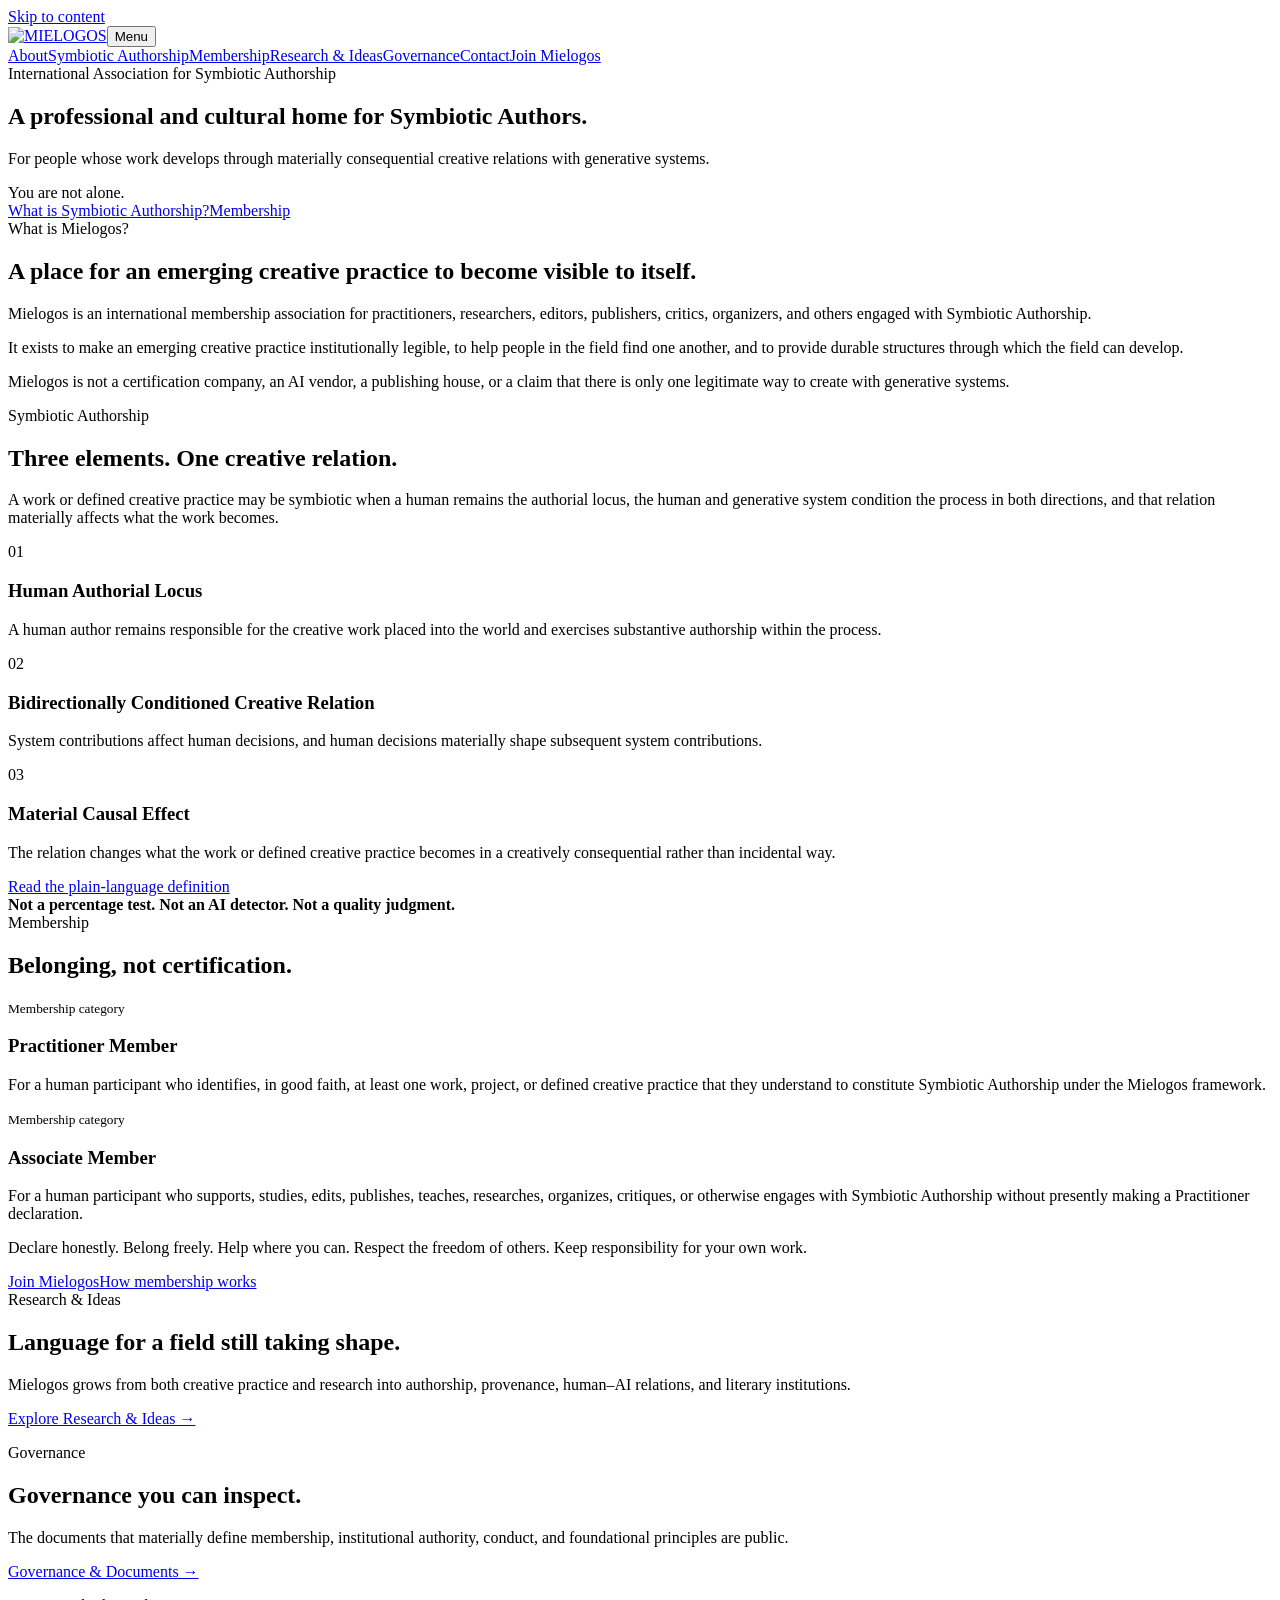
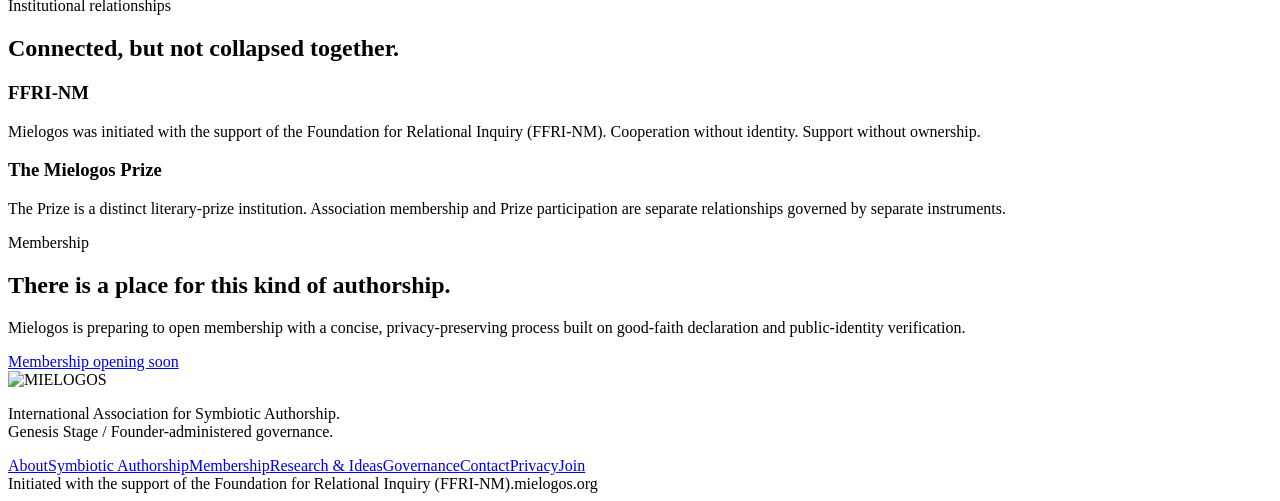
==== index.html @ 24dc44ed "Import MIELOGOS site staging v0.7" ====
<!doctype html><html lang="en"><head><meta charset="utf-8"><meta name="viewport" content="width=device-width,initial-scale=1"><title>MIELOGOS — International Association for Symbiotic Authorship</title><meta name="robots" content="noindex,nofollow"><meta name="description" content="A professional and cultural home for Symbiotic Authors."><link rel="canonical" href="https://mielogos.org/"><meta property="og:title" content="MIELOGOS — International Association for Symbiotic Authorship"><meta property="og:description" content="A professional and cultural home for Symbiotic Authors."><meta property="og:type" content="website"><meta property="og:url" content="https://mielogos.org/"><link rel="icon" href="/mielogos/favicon.ico"><link rel="stylesheet" href="/mielogos/assets/css/site.css"></head><body><a class="skip" href="#main">Skip to content</a><header class="header"><div class="container header-inner"><a class="brand" href="/mielogos/" aria-label="Mielogos home"><img src="/mielogos/assets/logo/logo-primary.svg" alt="MIELOGOS"></a><button class="menu-toggle" type="button" aria-expanded="false" aria-controls="primary-nav">Menu</button><nav class="nav" id="primary-nav" aria-label="Primary"><a href="/mielogos/about/">About</a><a href="/mielogos/symbiotic-authorship/">Symbiotic Authorship</a><a href="/mielogos/membership/">Membership</a><a href="/mielogos/research/">Research & Ideas</a><a href="/mielogos/governance/">Governance</a><a href="/mielogos/contact/">Contact</a><a class="join-link" href="/mielogos/join/">Join Mielogos</a></nav></div></header><main id="main"><section class="hero"><div class="container hero-grid"><div><div class="kicker">International Association for Symbiotic Authorship</div><h1>A professional and cultural home for Symbiotic Authors.</h1><p class="lead">For people whose work develops through materially consequential creative relations with generative systems.</p><div class="not-alone">You are not alone.</div><div class="actions"><a class="btn primary" href="/mielogos/symbiotic-authorship/">What is Symbiotic Authorship?</a><a class="btn" href="/mielogos/membership/">Membership</a></div></div><div class="dot-panel" aria-hidden="true"><div class="dots"><i class="dot"></i><i class="dot"></i><i class="dot"></i><i class="dot"></i><i class="dot"></i><i class="dot"></i><i class="dot"></i><i class="dot"></i><i class="dot"></i><i class="dot"></i><i class="dot"></i><i class="dot"></i><i class="dot"></i><i class="dot"></i><i class="dot"></i><i class="dot"></i><i class="dot"></i><i class="dot"></i><i class="dot"></i><i class="dot"></i></div></div></div></section>
<section class="section"><div class="container"><div class="read"><div class="eyebrow">What is Mielogos?</div><h2>A place for an emerging creative practice to become visible to itself.</h2><div class="bodycopy"><p>Mielogos is an international membership association for practitioners, researchers, editors, publishers, critics, organizers, and others engaged with Symbiotic Authorship.</p><p>It exists to make an emerging creative practice institutionally legible, to help people in the field find one another, and to provide durable structures through which the field can develop.</p><p>Mielogos is not a certification company, an AI vendor, a publishing house, or a claim that there is only one legitimate way to create with generative systems.</p></div></div></div></section>
<section class="section"><div class="container"><div class="eyebrow">Symbiotic Authorship</div><h2>Three elements. One creative relation.</h2><p class="lead">A work or defined creative practice may be symbiotic when a human remains the authorial locus, the human and generative system condition the process in both directions, and that relation materially affects what the work becomes.</p><div class="three"><article><div class="num">01</div><h3>Human Authorial Locus</h3><p>A human author remains responsible for the creative work placed into the world and exercises substantive authorship within the process.</p></article><article><div class="num">02</div><h3>Bidirectionally Conditioned Creative Relation</h3><p>System contributions affect human decisions, and human decisions materially shape subsequent system contributions.</p></article><article><div class="num">03</div><h3>Material Causal Effect</h3><p>The relation changes what the work or defined creative practice becomes in a creatively consequential rather than incidental way.</p></article></div><div class="actions"><a class="btn" href="/mielogos/symbiotic-authorship/">Read the plain-language definition</a></div></div></section>
<div class="boundary"><div class="container boundary-inner"><strong>Not a percentage test. Not an AI detector. Not a quality judgment.</strong><div class="mini-dots" aria-hidden="true"><i></i><i></i><i></i><i></i><i></i></div></div></div>
<section class="section"><div class="container"><div class="eyebrow">Membership</div><h2>Belonging, not certification.</h2><div class="grid-2"><article class="card"><small>Membership category</small><h3>Practitioner Member</h3><p>For a human participant who identifies, in good faith, at least one work, project, or defined creative practice that they understand to constitute Symbiotic Authorship under the Mielogos framework.</p></article><article class="card"><small>Membership category</small><h3>Associate Member</h3><p>For a human participant who supports, studies, edits, publishes, teaches, researches, organizes, critiques, or otherwise engages with Symbiotic Authorship without presently making a Practitioner declaration.</p></article></div><p class="lead">Declare honestly. Belong freely. Help where you can. Respect the freedom of others. Keep responsibility for your own work.</p><div class="actions"><a class="btn primary" href="/mielogos/join/">Join Mielogos</a><a class="btn" href="/mielogos/membership/">How membership works</a></div></div></section>
<section class="section"><div class="container split"><div><div class="eyebrow">Research & Ideas</div><h2>Language for a field still taking shape.</h2><p class="lead">Mielogos grows from both creative practice and research into authorship, provenance, human–AI relations, and literary institutions.</p><p><a href="/mielogos/research/">Explore Research & Ideas →</a></p></div><div><div class="eyebrow">Governance</div><h2>Governance you can inspect.</h2><p class="lead">The documents that materially define membership, institutional authority, conduct, and foundational principles are public.</p><p><a href="/mielogos/governance/">Governance & Documents →</a></p></div></div></section>
<section class="section"><div class="container"><div class="eyebrow">Institutional relationships</div><h2>Connected, but not collapsed together.</h2><div class="grid-2"><article class="card"><h3>FFRI-NM</h3><p>Mielogos was initiated with the support of the Foundation for Relational Inquiry (FFRI-NM). Cooperation without identity. Support without ownership.</p></article><article class="card"><h3>The Mielogos Prize</h3><p>The Prize is a distinct literary-prize institution. Association membership and Prize participation are separate relationships governed by separate instruments.</p></article></div></div></section>
<section class="section"><div class="container read"><div class="eyebrow">Membership</div><h2>There is a place for this kind of authorship.</h2><p class="lead">Mielogos is preparing to open membership with a concise, privacy-preserving process built on good-faith declaration and public-identity verification.</p><div class="actions"><a class="btn primary" href="/mielogos/join/">Membership opening soon</a></div></div></section></main><footer class="footer"><div class="container"><div class="footer-top"><div><img src="/mielogos/assets/logo/logo-inverse.svg" alt="MIELOGOS"><p>International Association for Symbiotic Authorship.<br>Genesis Stage / Founder-administered governance.</p></div><div class="footer-links"><a href="/mielogos/about/">About</a><a href="/mielogos/symbiotic-authorship/">Symbiotic Authorship</a><a href="/mielogos/membership/">Membership</a><a href="/mielogos/research/">Research & Ideas</a><a href="/mielogos/governance/">Governance</a><a href="/mielogos/contact/">Contact</a><a href="/mielogos/privacy/">Privacy</a><a href="/mielogos/join/">Join</a></div></div><div class="footer-bottom"><span>Initiated with the support of the Foundation for Relational Inquiry (FFRI-NM).</span><span>mielogos.org</span></div></div></footer><script src="/mielogos/assets/js/site.js"></script></body></html>
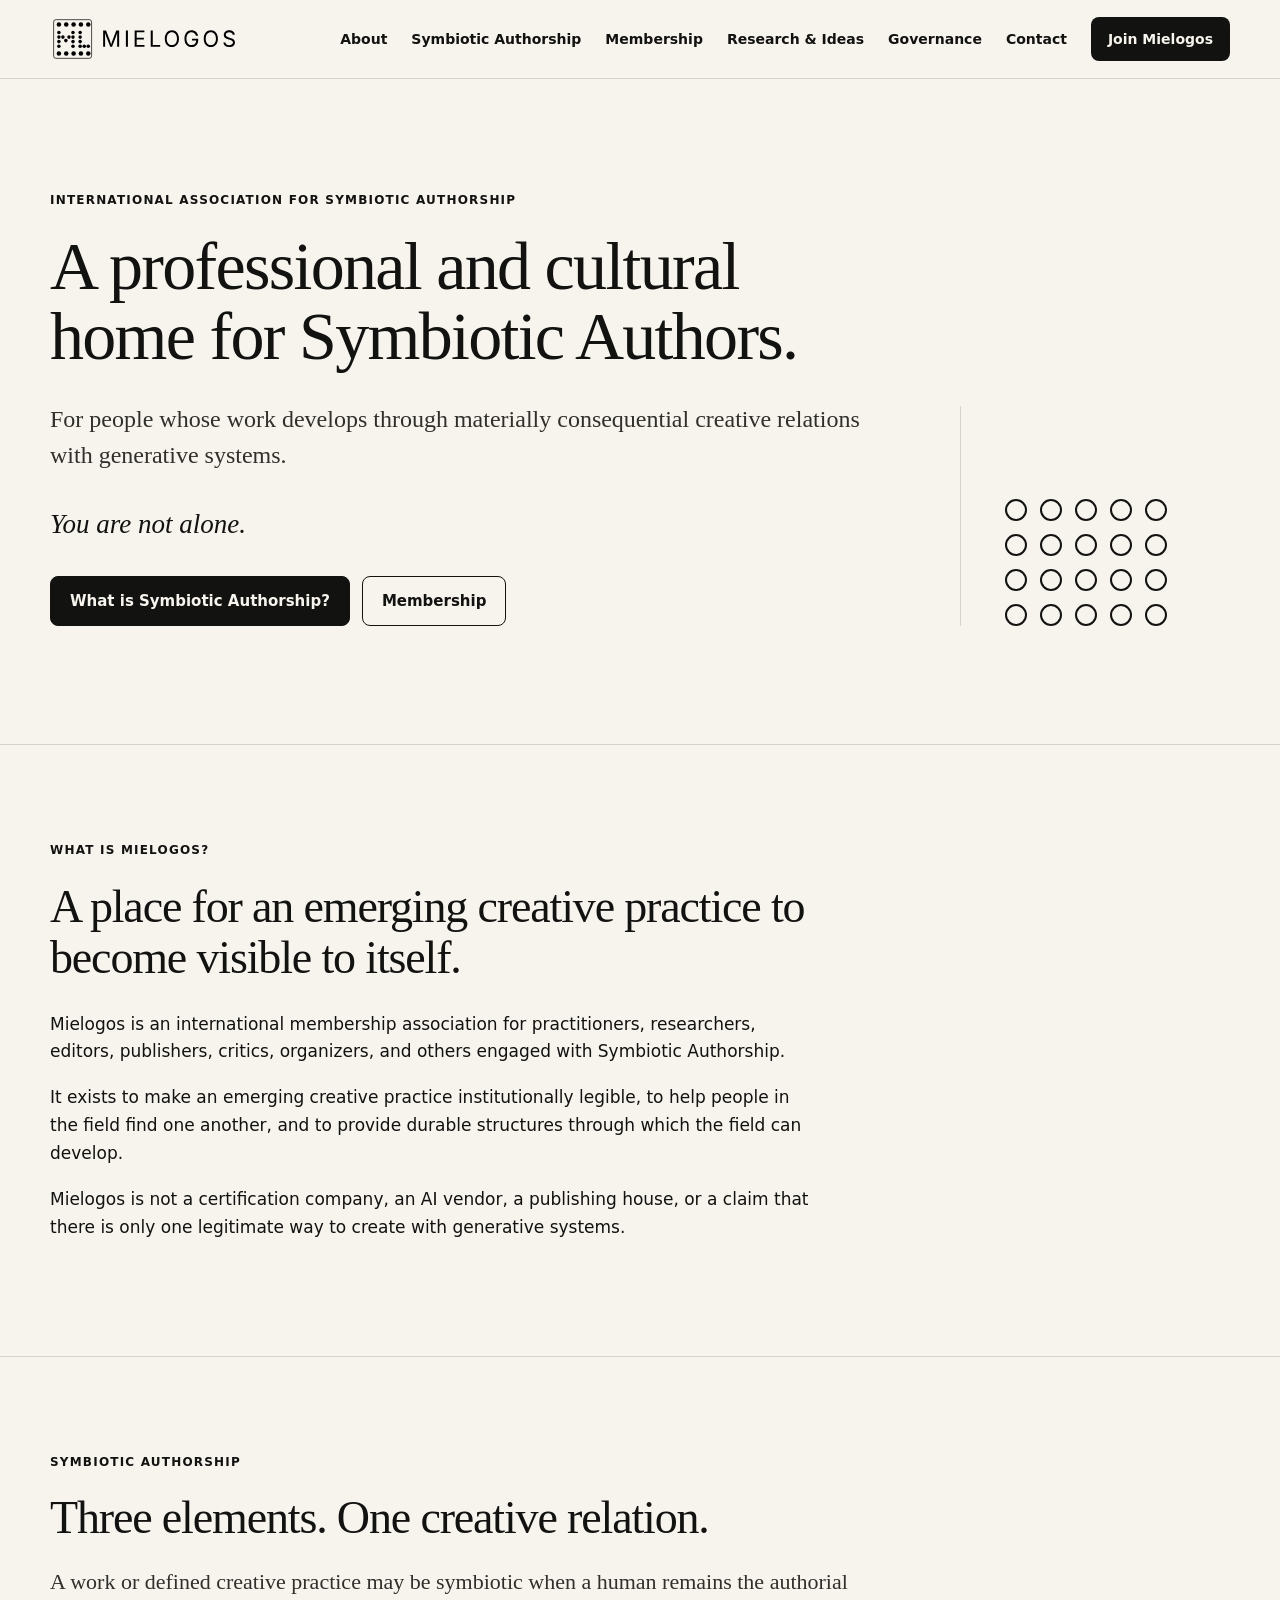
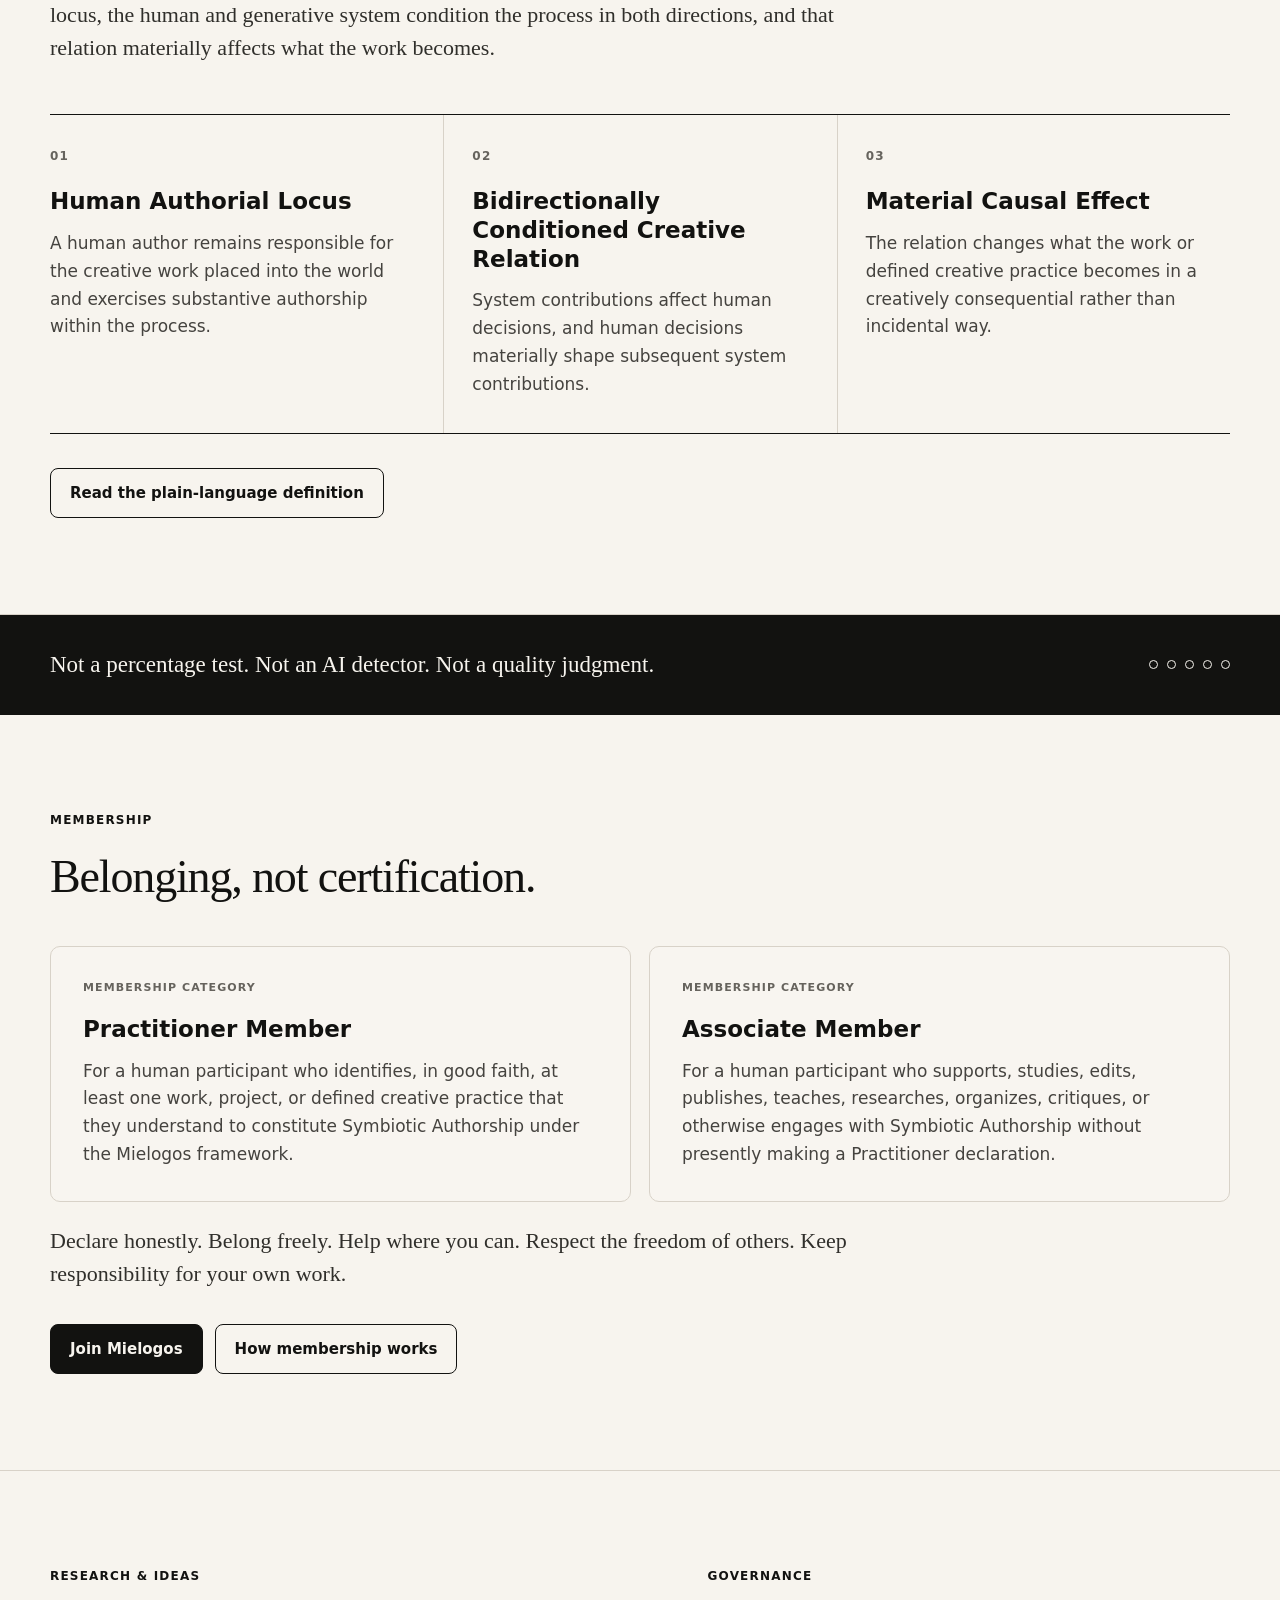
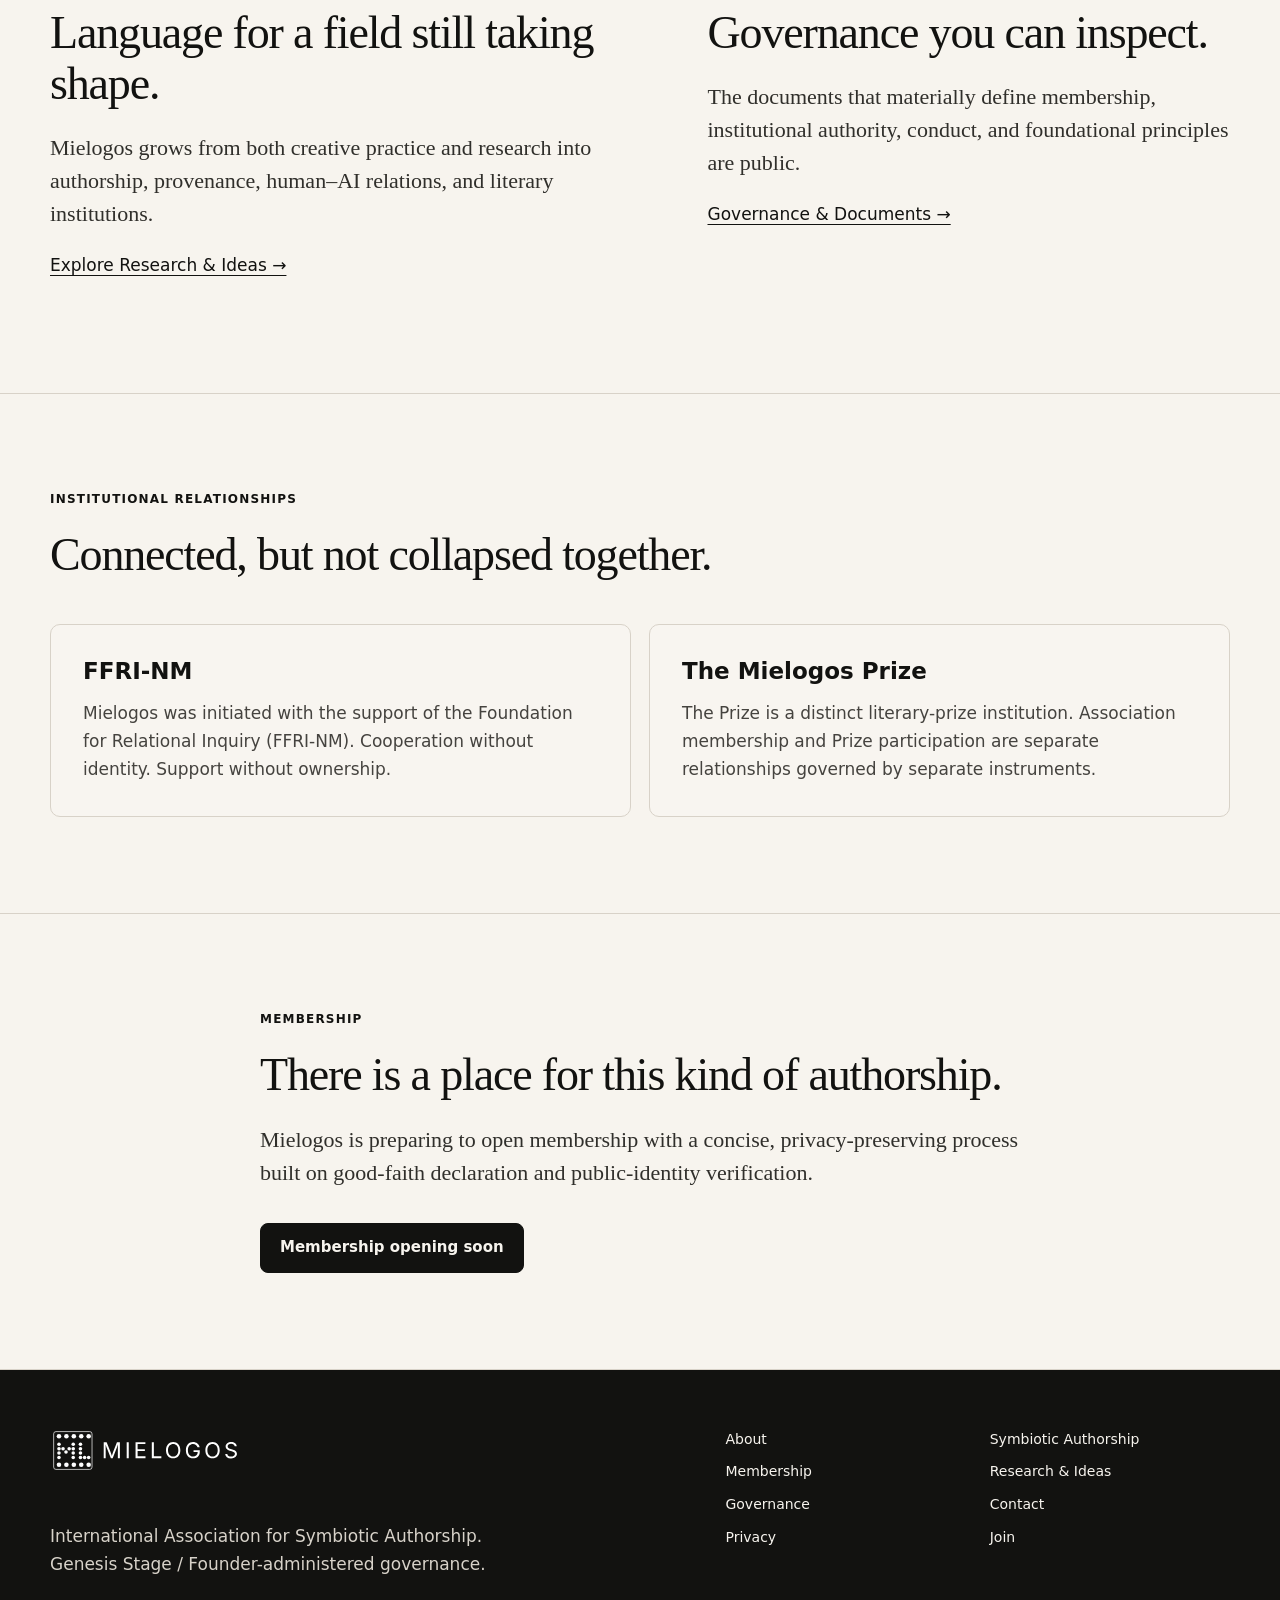
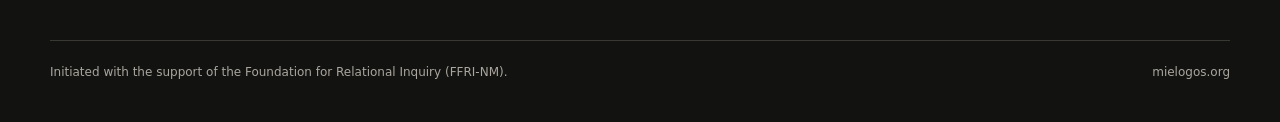
==== commit becfa9e0: "Import MIELOGOS site staging bundle" ====
--- a/index.html
+++ b/index.html
@@ -1,8 +1,8 @@
-<!doctype html><html lang="en"><head><meta charset="utf-8"><meta name="viewport" content="width=device-width,initial-scale=1"><title>MIELOGOS — International Association for Symbiotic Authorship</title><meta name="robots" content="noindex,nofollow"><meta name="description" content="A professional and cultural home for Symbiotic Authors."><link rel="canonical" href="https://mielogos.org/"><meta property="og:title" content="MIELOGOS — International Association for Symbiotic Authorship"><meta property="og:description" content="A professional and cultural home for Symbiotic Authors."><meta property="og:type" content="website"><meta property="og:url" content="https://mielogos.org/"><link rel="icon" href="/mielogos/favicon.ico"><link rel="stylesheet" href="/mielogos/assets/css/site.css"></head><body><a class="skip" href="#main">Skip to content</a><header class="header"><div class="container header-inner"><a class="brand" href="/mielogos/" aria-label="Mielogos home"><img src="/mielogos/assets/logo/logo-primary.svg" alt="MIELOGOS"></a><button class="menu-toggle" type="button" aria-expanded="false" aria-controls="primary-nav">Menu</button><nav class="nav" id="primary-nav" aria-label="Primary"><a href="/mielogos/about/">About</a><a href="/mielogos/symbiotic-authorship/">Symbiotic Authorship</a><a href="/mielogos/membership/">Membership</a><a href="/mielogos/research/">Research & Ideas</a><a href="/mielogos/governance/">Governance</a><a href="/mielogos/contact/">Contact</a><a class="join-link" href="/mielogos/join/">Join Mielogos</a></nav></div></header><main id="main"><section class="hero"><div class="container hero-grid"><div><div class="kicker">International Association for Symbiotic Authorship</div><h1>A professional and cultural home for Symbiotic Authors.</h1><p class="lead">For people whose work develops through materially consequential creative relations with generative systems.</p><div class="not-alone">You are not alone.</div><div class="actions"><a class="btn primary" href="/mielogos/symbiotic-authorship/">What is Symbiotic Authorship?</a><a class="btn" href="/mielogos/membership/">Membership</a></div></div><div class="dot-panel" aria-hidden="true"><div class="dots"><i class="dot"></i><i class="dot"></i><i class="dot"></i><i class="dot"></i><i class="dot"></i><i class="dot"></i><i class="dot"></i><i class="dot"></i><i class="dot"></i><i class="dot"></i><i class="dot"></i><i class="dot"></i><i class="dot"></i><i class="dot"></i><i class="dot"></i><i class="dot"></i><i class="dot"></i><i class="dot"></i><i class="dot"></i><i class="dot"></i></div></div></div></section>
+<!doctype html><html lang="en"><head><meta charset="utf-8"><meta name="viewport" content="width=device-width,initial-scale=1"><title>MIELOGOS — International Association for Symbiotic Authorship</title><meta name="robots" content="index,follow"><meta name="description" content="A professional and cultural home for Symbiotic Authors."><link rel="canonical" href="https://mielogos.org/"><meta property="og:title" content="MIELOGOS — International Association for Symbiotic Authorship"><meta property="og:description" content="A professional and cultural home for Symbiotic Authors."><meta property="og:type" content="website"><meta property="og:url" content="https://mielogos.org/"><link rel="icon" href="/favicon.ico"><link rel="stylesheet" href="/assets/css/site.css"></head><body><a class="skip" href="#main">Skip to content</a><header class="header"><div class="container header-inner"><a class="brand" href="/" aria-label="Mielogos home"><img src="/assets/logo/logo-primary.svg" alt="MIELOGOS"></a><button class="menu-toggle" type="button" aria-expanded="false" aria-controls="primary-nav">Menu</button><nav class="nav" id="primary-nav" aria-label="Primary"><a href="/about/">About</a><a href="/symbiotic-authorship/">Symbiotic Authorship</a><a href="/membership/">Membership</a><a href="/research/">Research & Ideas</a><a href="/governance/">Governance</a><a href="/contact/">Contact</a><a class="join-link" href="/join/">Join Mielogos</a></nav></div></header><main id="main"><section class="hero"><div class="container hero-grid"><div><div class="kicker">International Association for Symbiotic Authorship</div><h1>A professional and cultural home for Symbiotic Authors.</h1><p class="lead">For people whose work develops through materially consequential creative relations with generative systems.</p><div class="not-alone">You are not alone.</div><div class="actions"><a class="btn primary" href="/symbiotic-authorship/">What is Symbiotic Authorship?</a><a class="btn" href="/membership/">Membership</a></div></div><div class="dot-panel" aria-hidden="true"><div class="dots"><i class="dot"></i><i class="dot"></i><i class="dot"></i><i class="dot"></i><i class="dot"></i><i class="dot"></i><i class="dot"></i><i class="dot"></i><i class="dot"></i><i class="dot"></i><i class="dot"></i><i class="dot"></i><i class="dot"></i><i class="dot"></i><i class="dot"></i><i class="dot"></i><i class="dot"></i><i class="dot"></i><i class="dot"></i><i class="dot"></i></div></div></div></section>
 <section class="section"><div class="container"><div class="read"><div class="eyebrow">What is Mielogos?</div><h2>A place for an emerging creative practice to become visible to itself.</h2><div class="bodycopy"><p>Mielogos is an international membership association for practitioners, researchers, editors, publishers, critics, organizers, and others engaged with Symbiotic Authorship.</p><p>It exists to make an emerging creative practice institutionally legible, to help people in the field find one another, and to provide durable structures through which the field can develop.</p><p>Mielogos is not a certification company, an AI vendor, a publishing house, or a claim that there is only one legitimate way to create with generative systems.</p></div></div></div></section>
-<section class="section"><div class="container"><div class="eyebrow">Symbiotic Authorship</div><h2>Three elements. One creative relation.</h2><p class="lead">A work or defined creative practice may be symbiotic when a human remains the authorial locus, the human and generative system condition the process in both directions, and that relation materially affects what the work becomes.</p><div class="three"><article><div class="num">01</div><h3>Human Authorial Locus</h3><p>A human author remains responsible for the creative work placed into the world and exercises substantive authorship within the process.</p></article><article><div class="num">02</div><h3>Bidirectionally Conditioned Creative Relation</h3><p>System contributions affect human decisions, and human decisions materially shape subsequent system contributions.</p></article><article><div class="num">03</div><h3>Material Causal Effect</h3><p>The relation changes what the work or defined creative practice becomes in a creatively consequential rather than incidental way.</p></article></div><div class="actions"><a class="btn" href="/mielogos/symbiotic-authorship/">Read the plain-language definition</a></div></div></section>
+<section class="section"><div class="container"><div class="eyebrow">Symbiotic Authorship</div><h2>Three elements. One creative relation.</h2><p class="lead">A work or defined creative practice may be symbiotic when a human remains the authorial locus, the human and generative system condition the process in both directions, and that relation materially affects what the work becomes.</p><div class="three"><article><div class="num">01</div><h3>Human Authorial Locus</h3><p>A human author remains responsible for the creative work placed into the world and exercises substantive authorship within the process.</p></article><article><div class="num">02</div><h3>Bidirectionally Conditioned Creative Relation</h3><p>System contributions affect human decisions, and human decisions materially shape subsequent system contributions.</p></article><article><div class="num">03</div><h3>Material Causal Effect</h3><p>The relation changes what the work or defined creative practice becomes in a creatively consequential rather than incidental way.</p></article></div><div class="actions"><a class="btn" href="/symbiotic-authorship/">Read the plain-language definition</a></div></div></section>
 <div class="boundary"><div class="container boundary-inner"><strong>Not a percentage test. Not an AI detector. Not a quality judgment.</strong><div class="mini-dots" aria-hidden="true"><i></i><i></i><i></i><i></i><i></i></div></div></div>
-<section class="section"><div class="container"><div class="eyebrow">Membership</div><h2>Belonging, not certification.</h2><div class="grid-2"><article class="card"><small>Membership category</small><h3>Practitioner Member</h3><p>For a human participant who identifies, in good faith, at least one work, project, or defined creative practice that they understand to constitute Symbiotic Authorship under the Mielogos framework.</p></article><article class="card"><small>Membership category</small><h3>Associate Member</h3><p>For a human participant who supports, studies, edits, publishes, teaches, researches, organizes, critiques, or otherwise engages with Symbiotic Authorship without presently making a Practitioner declaration.</p></article></div><p class="lead">Declare honestly. Belong freely. Help where you can. Respect the freedom of others. Keep responsibility for your own work.</p><div class="actions"><a class="btn primary" href="/mielogos/join/">Join Mielogos</a><a class="btn" href="/mielogos/membership/">How membership works</a></div></div></section>
-<section class="section"><div class="container split"><div><div class="eyebrow">Research & Ideas</div><h2>Language for a field still taking shape.</h2><p class="lead">Mielogos grows from both creative practice and research into authorship, provenance, human–AI relations, and literary institutions.</p><p><a href="/mielogos/research/">Explore Research & Ideas →</a></p></div><div><div class="eyebrow">Governance</div><h2>Governance you can inspect.</h2><p class="lead">The documents that materially define membership, institutional authority, conduct, and foundational principles are public.</p><p><a href="/mielogos/governance/">Governance & Documents →</a></p></div></div></section>
+<section class="section"><div class="container"><div class="eyebrow">Membership</div><h2>Belonging, not certification.</h2><div class="grid-2"><article class="card"><small>Membership category</small><h3>Practitioner Member</h3><p>For a human participant who identifies, in good faith, at least one work, project, or defined creative practice that they understand to constitute Symbiotic Authorship under the Mielogos framework.</p></article><article class="card"><small>Membership category</small><h3>Associate Member</h3><p>For a human participant who supports, studies, edits, publishes, teaches, researches, organizes, critiques, or otherwise engages with Symbiotic Authorship without presently making a Practitioner declaration.</p></article></div><p class="lead">Declare honestly. Belong freely. Help where you can. Respect the freedom of others. Keep responsibility for your own work.</p><div class="actions"><a class="btn primary" href="/join/">Join Mielogos</a><a class="btn" href="/membership/">How membership works</a></div></div></section>
+<section class="section"><div class="container split"><div><div class="eyebrow">Research & Ideas</div><h2>Language for a field still taking shape.</h2><p class="lead">Mielogos grows from both creative practice and research into authorship, provenance, human–AI relations, and literary institutions.</p><p><a href="/research/">Explore Research & Ideas →</a></p></div><div><div class="eyebrow">Governance</div><h2>Governance you can inspect.</h2><p class="lead">The documents that materially define membership, institutional authority, conduct, and foundational principles are public.</p><p><a href="/governance/">Governance & Documents →</a></p></div></div></section>
 <section class="section"><div class="container"><div class="eyebrow">Institutional relationships</div><h2>Connected, but not collapsed together.</h2><div class="grid-2"><article class="card"><h3>FFRI-NM</h3><p>Mielogos was initiated with the support of the Foundation for Relational Inquiry (FFRI-NM). Cooperation without identity. Support without ownership.</p></article><article class="card"><h3>The Mielogos Prize</h3><p>The Prize is a distinct literary-prize institution. Association membership and Prize participation are separate relationships governed by separate instruments.</p></article></div></div></section>
-<section class="section"><div class="container read"><div class="eyebrow">Membership</div><h2>There is a place for this kind of authorship.</h2><p class="lead">Mielogos is preparing to open membership with a concise, privacy-preserving process built on good-faith declaration and public-identity verification.</p><div class="actions"><a class="btn primary" href="/mielogos/join/">Membership opening soon</a></div></div></section></main><footer class="footer"><div class="container"><div class="footer-top"><div><img src="/mielogos/assets/logo/logo-inverse.svg" alt="MIELOGOS"><p>International Association for Symbiotic Authorship.<br>Genesis Stage / Founder-administered governance.</p></div><div class="footer-links"><a href="/mielogos/about/">About</a><a href="/mielogos/symbiotic-authorship/">Symbiotic Authorship</a><a href="/mielogos/membership/">Membership</a><a href="/mielogos/research/">Research & Ideas</a><a href="/mielogos/governance/">Governance</a><a href="/mielogos/contact/">Contact</a><a href="/mielogos/privacy/">Privacy</a><a href="/mielogos/join/">Join</a></div></div><div class="footer-bottom"><span>Initiated with the support of the Foundation for Relational Inquiry (FFRI-NM).</span><span>mielogos.org</span></div></div></footer><script src="/mielogos/assets/js/site.js"></script></body></html>+<section class="section"><div class="container read"><div class="eyebrow">Membership</div><h2>There is a place for this kind of authorship.</h2><p class="lead">Mielogos is preparing to open membership with a concise, privacy-preserving process built on good-faith declaration and public-identity verification.</p><div class="actions"><a class="btn primary" href="/join/">Membership opening soon</a></div></div></section></main><footer class="footer"><div class="container"><div class="footer-top"><div><img src="/assets/logo/logo-inverse.svg" alt="MIELOGOS"><p>International Association for Symbiotic Authorship.<br>Genesis Stage / Founder-administered governance.</p></div><div class="footer-links"><a href="/about/">About</a><a href="/symbiotic-authorship/">Symbiotic Authorship</a><a href="/membership/">Membership</a><a href="/research/">Research & Ideas</a><a href="/governance/">Governance</a><a href="/contact/">Contact</a><a href="/privacy/">Privacy</a><a href="/join/">Join</a></div></div><div class="footer-bottom"><span>Initiated with the support of the Foundation for Relational Inquiry (FFRI-NM).</span><span>mielogos.org</span></div></div></footer><script src="/assets/js/site.js"></script></body></html>
--- a/assets/css/site.css
+++ b/assets/css/site.css
@@ -0,0 +1,145 @@
+:root{--paper:#F7F4EE;--ink:#121210;--muted:#66635D;--rule:#D8D2C8;--soft:#EEE9E1;--white:#fff;--sans:system-ui,-apple-system,BlinkMacSystemFont,"Segoe UI",Arial,sans-serif;--serif:"Iowan Old Style",Baskerville,Georgia,"Times New Roman",serif;--max:1180px;--read:760px}
+*{box-sizing:border-box}html{scroll-behavior:smooth}body{margin:0;background:var(--paper);color:var(--ink);font-family:var(--sans);font-size:17px;line-height:1.64}img{max-width:100%;height:auto}a{color:inherit;text-underline-offset:4px;text-decoration-thickness:1px}button,input,textarea,select{font:inherit}.skip{position:absolute;left:-9999px;top:10px;background:var(--ink);color:var(--paper);padding:10px 14px;z-index:100}.skip:focus{left:10px}.container{width:min(calc(100% - 80px),var(--max));margin:auto}.header{position:sticky;top:0;z-index:50;background:color-mix(in srgb,var(--paper) 96%,transparent);backdrop-filter:blur(8px);border-bottom:1px solid var(--rule)}.header-inner{height:78px;display:flex;align-items:center;gap:30px}.brand img{width:188px;display:block}.nav{margin-left:auto;display:flex;align-items:center;gap:24px;font-size:14px;font-weight:600}.nav a{text-decoration:none}.nav a:hover,.nav a:focus-visible{text-decoration:underline}.join-link{background:var(--ink);color:var(--paper);padding:11px 17px;border-radius:8px}.menu-toggle{display:none;margin-left:auto;border:1px solid var(--ink);background:transparent;padding:9px 12px;border-radius:8px;font-weight:700}.hero{padding:112px 0 118px;border-bottom:1px solid var(--rule)}.hero-grid{display:grid;grid-template-columns:minmax(0,1fr) 270px;gap:70px;align-items:end}.kicker,.eyebrow,.status{font-size:12px;letter-spacing:.1em;text-transform:uppercase;font-weight:800}.kicker,.eyebrow{margin-bottom:20px}.display,h1,h2,.serif{font-family:var(--serif);font-weight:500;letter-spacing:-.025em}.display,h1{font-size:clamp(46px,6vw,68px);line-height:1.03;margin:0;max-width:900px}h2{font-size:clamp(34px,4vw,46px);line-height:1.11;margin:0;max-width:830px}h3{font-size:23px;line-height:1.25}.lead{font-family:var(--serif);font-size:22px;line-height:1.5;color:#302f2b;max-width:830px}.hero .lead{font-size:24px;margin-top:30px}.not-alone{font:italic 27px/1.3 var(--serif);margin-top:34px}.actions{display:flex;flex-wrap:wrap;gap:12px;margin-top:34px}.btn{min-height:50px;display:inline-flex;align-items:center;justify-content:center;border:1px solid var(--ink);border-radius:8px;padding:0 19px;text-decoration:none;font-weight:700;font-size:15px}.btn.primary{background:var(--ink);color:var(--paper)}.btn:hover{transform:translateY(-1px)}.dot-panel{border-left:1px solid var(--rule);padding-left:44px;min-height:220px;display:flex;align-items:flex-end}.dots{display:grid;grid-template-columns:repeat(5,22px);gap:13px}.dot{width:22px;height:22px;border:2px solid var(--ink);border-radius:50%}.section{padding:96px 0;border-bottom:1px solid var(--rule)}.read{max-width:var(--read)}.bodycopy{max-width:var(--read);margin-top:28px}.bodycopy p{margin:0 0 18px}.three{display:grid;grid-template-columns:repeat(3,1fr);border-top:1px solid var(--ink);border-bottom:1px solid var(--ink);margin-top:50px}.three article{padding:32px 28px 34px 0}.three article+article{border-left:1px solid var(--rule);padding-left:28px}.num{font-size:12px;letter-spacing:.1em;font-weight:800;color:var(--muted);margin-bottom:20px}.three h3{margin:0 0 14px}.three p,.card p{margin:0;color:#45433f}.boundary{background:var(--ink);color:var(--paper);padding:34px 0}.boundary-inner{display:flex;justify-content:space-between;align-items:center;gap:30px}.boundary strong{font:500 23px/1.4 var(--serif)}.mini-dots{display:flex;gap:9px}.mini-dots i{width:9px;height:9px;border:1.5px solid var(--paper);border-radius:50%}.grid-2{display:grid;grid-template-columns:1fr 1fr;gap:18px;margin-top:44px}.card{border:1px solid var(--rule);border-radius:10px;padding:32px;background:rgba(255,255,255,.12)}.card h3{margin:0 0 14px}.card small{display:block;color:var(--muted);font-size:11px;letter-spacing:.1em;text-transform:uppercase;font-weight:800;margin-bottom:18px}.split{display:grid;grid-template-columns:1.05fr .95fr;gap:80px}.gov-list{border-top:1px solid var(--ink);margin-top:28px}.gov-row{display:grid;grid-template-columns:86px 1fr auto;gap:18px;align-items:center;border-bottom:1px solid var(--rule);padding:18px 0}.gov-row a{font-weight:700}.page-hero{padding:88px 0 74px;border-bottom:1px solid var(--rule)}.page-hero .lead{margin:24px 0 0}.callout{margin-top:34px;padding:24px 26px;border-left:3px solid var(--ink);background:var(--soft)}.prose{max-width:var(--read)}.prose h2{margin-top:58px}.prose h3{margin-top:34px}.prose ul{padding-left:1.25em}.prose li{margin:9px 0}.note{color:var(--muted)}.placeholder{border:1px dashed #9e998f;padding:24px;border-radius:8px;background:rgba(255,255,255,.12)}.footer{background:var(--ink);color:var(--paper);padding:58px 0 40px}.footer-top{display:grid;grid-template-columns:1.2fr 1fr;gap:70px}.footer img{width:190px;margin-bottom:24px}.footer p{color:#d7d2c9;max-width:600px}.footer-links{display:grid;grid-template-columns:1fr 1fr;gap:10px 24px;align-content:start}.footer-links a{text-decoration:none;font-size:14px}.footer-bottom{border-top:1px solid #393833;margin-top:44px;padding-top:22px;display:flex;justify-content:space-between;gap:24px;color:#aaa69f;font-size:12px}.site-stage{display:inline-flex;gap:8px;align-items:center}.site-stage:before{content:"";width:8px;height:8px;border:1px solid currentColor;border-radius:50%}a:focus-visible,button:focus-visible{outline:3px solid #5f5b52;outline-offset:3px}@media(prefers-reduced-motion:reduce){*{scroll-behavior:auto!important;transition:none!important}}@media(max-width:960px){.container{width:min(calc(100% - 48px),var(--max))}.nav{display:none;position:absolute;top:78px;left:0;right:0;background:var(--paper);padding:22px 24px 28px;border-bottom:1px solid var(--rule);flex-direction:column;align-items:stretch;gap:0}.nav.open{display:flex}.nav a{padding:13px 0;border-bottom:1px solid var(--rule)}.nav .join-link{margin-top:14px;text-align:center;padding:13px;border:0}.menu-toggle{display:block}.hero-grid{grid-template-columns:1fr}.dot-panel{display:none}.three,.grid-2,.split,.footer-top{grid-template-columns:1fr}.three article+article{border-left:0;border-top:1px solid var(--rule);padding-left:0}.footer-links{grid-template-columns:repeat(2,1fr)}}@media(max-width:620px){body{font-size:16.5px}.container{width:calc(100% - 40px)}.header-inner{height:70px}.brand img{width:156px}.nav{top:70px}.hero{padding:66px 0 72px}.hero .lead{font-size:20px}.not-alone{font-size:24px}.section{padding:68px 0}.actions{display:grid}.btn{width:100%}.grid-2{gap:12px}.card{padding:26px}.gov-row{grid-template-columns:70px 1fr}.gov-row span:last-child{grid-column:2}.boundary-inner{display:block}.mini-dots{margin-top:18px}.footer-bottom{display:block}.footer-bottom span{display:block;margin-top:8px}.page-hero{padding:60px 0 52px}}
+
+/* Membership page */
+.membership-hero .membership-promise{font:italic 20px/1.5 var(--serif);margin:26px 0 0;color:#383631;max-width:720px}.membership-categories .category-card{display:flex;flex-direction:column;min-height:330px}.category-card .category-note{margin-top:auto;padding-top:24px;font-size:14px;color:var(--muted);border-top:1px solid var(--rule)}.membership-threshold{background:rgba(255,255,255,.14)}.compact-prose p:first-child{margin-top:0}.membership-boundary strong{max-width:760px}.membership-steps{display:grid;grid-template-columns:repeat(4,1fr);border-top:1px solid var(--ink);border-bottom:1px solid var(--ink);margin-top:48px}.membership-steps article{padding:30px 24px 34px 0}.membership-steps article+article{border-left:1px solid var(--rule);padding-left:24px}.membership-steps h3{margin:0 0 12px}.membership-steps p{margin:0;color:#45433f}.privacy-list{border-top:1px solid var(--ink)}.privacy-list div{padding:14px 0;border-bottom:1px solid var(--rule);font-weight:600}.membership-values{display:grid;grid-template-columns:repeat(2,1fr);margin-top:46px;border-top:1px solid var(--ink)}.membership-values article{padding:30px 34px 32px 0;border-bottom:1px solid var(--rule)}.membership-values article:nth-child(even){padding-left:34px;border-left:1px solid var(--rule)}.membership-values h3{margin:0 0 12px}.membership-values p{margin:0;color:#45433f}.membership-formula{font:italic 27px/1.5 var(--serif);margin:54px 0 0;padding:34px 0 0;border-top:1px solid var(--ink);max-width:940px}.principle-list{border-top:1px solid var(--ink)}.principle-list>div{padding:18px 0;border-bottom:1px solid var(--rule);display:grid;gap:5px}.principle-list strong{font-size:16px}.principle-list span{color:var(--muted);font-size:14px}.directory-section{background:var(--soft)}.membership-cta{text-align:left}.opening-note{font-size:13px;color:var(--muted);margin-top:20px}.nav a[aria-current="page"]{text-decoration:underline;text-decoration-thickness:2px;text-underline-offset:5px}
+@media(max-width:960px){.membership-steps{grid-template-columns:1fr 1fr}.membership-steps article:nth-child(3){border-left:0;border-top:1px solid var(--rule);padding-left:0}.membership-steps article:nth-child(4){border-top:1px solid var(--rule)}.membership-values{grid-template-columns:1fr}.membership-values article:nth-child(even){padding-left:0;border-left:0}.membership-values article{padding-right:0}}
+@media(max-width:620px){.membership-hero .membership-promise{font-size:18px}.membership-categories .category-card{min-height:0}.membership-steps{grid-template-columns:1fr}.membership-steps article,.membership-steps article+article,.membership-steps article:nth-child(3),.membership-steps article:nth-child(4){border-left:0;border-top:1px solid var(--rule);padding:25px 0}.membership-steps article:first-child{border-top:0}.membership-formula{font-size:22px}.privacy-list div{font-size:15px}}
+
+/* About page */
+.about-hero .about-question{font:italic 25px/1.5 var(--serif);margin:26px 0 0;color:#35332f;max-width:820px}.about-intro{align-items:start}.about-functions{display:grid;grid-template-columns:repeat(5,1fr);margin-top:50px;border-top:1px solid var(--ink);border-bottom:1px solid var(--ink)}.about-functions article{padding:30px 23px 32px 0}.about-functions article+article{border-left:1px solid var(--rule);padding-left:23px}.about-functions h3{font-size:20px;margin:0 0 12px}.about-functions p{margin:0;color:#45433f;font-size:15px}.about-boundary strong{max-width:850px}.genesis-section{background:rgba(255,255,255,.14)}.international-rule{display:grid;grid-template-columns:repeat(3,1fr);margin-top:44px;border-top:1px solid var(--ink)}.international-rule span{padding:20px 18px 20px 0;border-bottom:1px solid var(--rule);font-weight:700}.international-rule span:nth-child(3n+2),.international-rule span:nth-child(3n+3){border-left:1px solid var(--rule);padding-left:18px}.relationships-section{background:var(--soft)}.relationship-card{min-height:390px}.relationship-card p+p{margin-top:18px}.relationship-rule{font:italic 21px/1.5 var(--serif);padding:22px 0;border-top:1px solid var(--rule);border-bottom:1px solid var(--rule);color:var(--ink)!important}.about-not-list{margin-top:0}.about-cta .lead{max-width:760px}
+@media(max-width:1080px){.about-functions{grid-template-columns:repeat(2,1fr)}.about-functions article{border-bottom:1px solid var(--rule)}.about-functions article+article{border-left:0;padding-left:0}.about-functions article:nth-child(even){border-left:1px solid var(--rule);padding-left:23px}.about-functions article:last-child{grid-column:1/-1;border-bottom:0}.about-functions article:nth-last-child(2){border-bottom:0}.relationship-card{min-height:0}}
+@media(max-width:620px){.about-hero .about-question{font-size:21px}.about-functions{grid-template-columns:1fr}.about-functions article,.about-functions article+article,.about-functions article:nth-child(even){border-left:0;border-bottom:1px solid var(--rule);padding:24px 0}.about-functions article:last-child,.about-functions article:nth-last-child(2){border-bottom:1px solid var(--rule)}.about-functions article:last-child{grid-column:auto;border-bottom:0}.international-rule{grid-template-columns:1fr}.international-rule span,.international-rule span:nth-child(3n+2),.international-rule span:nth-child(3n+3){border-left:0;padding:16px 0}.relationship-rule{font-size:19px}}
+
+
+/* Governance page */
+.governance-hero .governance-promise{font:italic 22px/1.5 var(--serif);margin:28px 0 0;color:#383631;max-width:820px}
+.governance-principle{background:rgba(255,255,255,.14)}
+.gov-heading{display:grid;grid-template-columns:minmax(0,1.25fr) minmax(280px,.75fr);gap:70px;align-items:end;margin-bottom:42px}
+.gov-heading p{margin:0;color:var(--muted);max-width:440px}
+.instrument-list{border-top:1px solid var(--ink)}
+.instrument-row{display:grid;grid-template-columns:210px minmax(0,1fr);gap:34px;padding:29px 0 31px;border-bottom:1px solid var(--rule)}
+.instrument-meta{display:flex;flex-direction:column;align-items:flex-start;gap:7px;color:var(--muted);font-size:13px}
+.instrument-meta .status{color:var(--ink);border:1px solid var(--ink);padding:4px 7px;border-radius:999px;line-height:1}
+.instrument-main h3{font:500 27px/1.2 var(--serif);letter-spacing:-.015em;margin:0 0 10px}
+.instrument-main p{margin:0;color:#45433f;max-width:820px}
+.instrument-actions,.decision-actions{display:flex;flex-wrap:wrap;align-items:center;gap:18px;margin-top:18px;font-size:13px}
+.instrument-actions a,.decision-actions a{font-weight:800}
+.hash{font-family:ui-monospace,SFMono-Regular,Menlo,Consolas,monospace;color:var(--muted);font-size:11px}
+.governance-boundary strong{max-width:900px}
+.decision-section{background:var(--soft)}
+.decision-timeline{border-top:1px solid var(--ink)}
+.decision-row{display:grid;grid-template-columns:120px minmax(0,1fr);gap:36px;padding:27px 0 29px;border-bottom:1px solid var(--rule)}
+.decision-id{font-size:14px;font-weight:900;letter-spacing:.06em}
+.decision-date{font-size:12px;letter-spacing:.08em;text-transform:uppercase;color:var(--muted);font-weight:800;margin-bottom:5px}
+.decision-body h3{margin:0 0 8px;font:500 24px/1.25 var(--serif)}
+.decision-body p{margin:0;max-width:820px;color:#45433f}
+.archive-details{border-top:1px solid var(--ink);border-bottom:1px solid var(--ink)}
+.archive-details summary{cursor:pointer;padding:19px 0;font-weight:800;list-style:none;display:flex;justify-content:space-between;align-items:center}
+.archive-details summary::-webkit-details-marker{display:none}
+.archive-details summary:after{content:"+";font:400 25px/1 var(--serif)}
+.archive-details[open] summary:after{content:"−"}
+.archive-list{border-top:1px solid var(--rule)}
+.archive-row{display:grid;grid-template-columns:112px minmax(0,1fr) auto;gap:24px;align-items:center;padding:16px 0;border-bottom:1px solid var(--rule)}
+.archive-row:last-child{border-bottom:0}
+.archive-row .superseded{color:var(--muted)}
+.archive-row div{display:flex;gap:12px;align-items:baseline}
+.archive-row div span{color:var(--muted);font-size:13px}
+.archive-row a{font-size:13px;font-weight:800}
+.integrity-section{background:rgba(255,255,255,.14)}
+.governance-cta .lead{max-width:820px}
+@media(max-width:820px){
+  .gov-heading{grid-template-columns:1fr;gap:18px}
+  .instrument-row{grid-template-columns:1fr;gap:16px}
+  .instrument-meta{flex-direction:row;flex-wrap:wrap;align-items:center}
+  .decision-row{grid-template-columns:1fr;gap:8px}
+}
+@media(max-width:620px){
+  .governance-hero .governance-promise{font-size:19px}
+  .instrument-main h3{font-size:24px}
+  .instrument-actions,.decision-actions{display:grid;gap:8px}
+  .hash{overflow-wrap:anywhere}
+  .archive-row{grid-template-columns:1fr auto;gap:8px 14px}
+  .archive-row .status{grid-column:1/-1}
+  .archive-row div{display:block}
+  .archive-row div span{display:block;margin-top:2px}
+}
+
+
+/* Research & Ideas page */
+.research-hero .research-promise{font:italic 22px/1.5 var(--serif);margin:28px 0 0;color:#383631;max-width:820px}
+.featured-research-section{background:rgba(255,255,255,.14)}
+.research-heading{display:grid;grid-template-columns:minmax(0,1.25fr) minmax(280px,.75fr);gap:70px;align-items:end;margin-bottom:44px}
+.research-heading p{margin:0;color:var(--muted);max-width:460px}
+.featured-paper{display:grid;grid-template-columns:220px minmax(0,1fr);gap:42px;border-top:1px solid var(--ink);border-bottom:1px solid var(--ink);padding:35px 0 40px}
+.paper-meta{display:flex;flex-direction:column;gap:9px;color:var(--muted);font-size:13px}
+.paper-meta .status{align-self:flex-start;color:var(--ink);border:1px solid var(--ink);padding:5px 8px;border-radius:999px;line-height:1}
+.paper-body h3{font:500 clamp(31px,4vw,44px)/1.08 var(--serif);letter-spacing:-.02em;margin:0 0 10px;max-width:850px}
+.paper-subtitle{font:italic 20px/1.45 var(--serif);color:#45433f;margin:0 0 24px}
+.paper-body>p:not(.paper-subtitle){max-width:820px}
+.paper-actions{display:flex;flex-wrap:wrap;gap:12px;margin-top:30px}
+.research-boundary strong{max-width:880px}
+.research-tracks{display:grid;grid-template-columns:repeat(3,1fr);border-top:1px solid var(--ink);border-bottom:1px solid var(--ink)}
+.research-tracks article{padding:31px 28px 34px 0}
+.research-tracks article+article{border-left:1px solid var(--rule);padding-left:28px}
+.research-tracks h3{margin:0 0 13px}
+.research-tracks p{margin:0;color:#45433f}
+.lineage-section{background:var(--soft)}
+.research-lineage{align-items:start}
+.lineage-card{border-top:1px solid var(--ink);padding-top:26px}
+.lineage-card small,.idea-types article>span{display:block;color:var(--muted);font-size:11px;letter-spacing:.1em;text-transform:uppercase;font-weight:800;margin-bottom:15px}
+.lineage-card h3{font:500 31px/1.18 var(--serif);margin:0 0 8px}
+.lineage-card p{color:#45433f}
+.lineage-card a{display:inline-block;margin-top:9px;font-weight:800}
+.lineage-note{font-style:italic;border-top:1px solid var(--rule);border-bottom:1px solid var(--rule);padding:16px 0;color:var(--ink)!important}
+.idea-types{display:grid;grid-template-columns:repeat(2,1fr);border-top:1px solid var(--ink);margin-top:8px}
+.idea-types article{padding:29px 34px 32px 0;border-bottom:1px solid var(--rule)}
+.idea-types article:nth-child(even){padding-left:34px;border-left:1px solid var(--rule)}
+.idea-types h3{margin:0 0 10px}
+.idea-types p{margin:0;color:#45433f}
+.editorial-section{background:rgba(255,255,255,.14)}
+.research-cta .lead{max-width:820px}
+@media(max-width:820px){
+  .research-heading{grid-template-columns:1fr;gap:18px}
+  .featured-paper{grid-template-columns:1fr;gap:20px}
+  .paper-meta{flex-direction:row;flex-wrap:wrap;align-items:center}
+  .research-tracks{grid-template-columns:1fr}
+  .research-tracks article,.research-tracks article+article{border-left:0;border-top:1px solid var(--rule);padding:26px 0}
+  .research-tracks article:first-child{border-top:0}
+}
+@media(max-width:620px){
+  .research-hero .research-promise{font-size:19px}
+  .paper-body h3{font-size:29px}
+  .paper-subtitle{font-size:18px}
+  .paper-actions{display:grid}
+  .idea-types{grid-template-columns:1fr}
+  .idea-types article,.idea-types article:nth-child(even){border-left:0;padding:24px 0}
+}
+
+/* Contact page */
+.contact-hero .contact-promise{font:italic 22px/1.5 var(--serif);margin:28px 0 0;color:#383631;max-width:760px}
+.contact-grid{display:grid;grid-template-columns:minmax(0,.9fr) minmax(380px,1.1fr);gap:76px;align-items:center}
+.contact-card{border-top:1px solid var(--ink);border-bottom:1px solid var(--ink);padding:30px 0 34px}
+.contact-card small,.contact-note small{display:block;color:var(--muted);font-size:11px;letter-spacing:.1em;text-transform:uppercase;font-weight:800;margin-bottom:14px}
+.contact-email{display:inline-block;font:500 clamp(29px,4vw,43px)/1.14 var(--serif);letter-spacing:-.02em;text-decoration-thickness:1px;overflow-wrap:anywhere}
+.contact-card p{margin:22px 0 0;color:#45433f;max-width:650px}
+.contact-membership{background:rgba(255,255,255,.14)}
+.contact-note{border-top:1px solid var(--ink);padding-top:27px}
+.contact-note h3{font:500 29px/1.2 var(--serif);letter-spacing:-.015em;margin:0 0 15px}
+.contact-note p{color:#45433f;margin:0 0 17px}
+.contact-note a{font-weight:800}
+.contact-transparency{background:var(--soft)}
+@media(max-width:820px){.contact-grid{grid-template-columns:1fr;gap:34px}.contact-card{margin-top:4px}}
+@media(max-width:620px){.contact-hero .contact-promise{font-size:19px}.contact-email{font-size:29px}.contact-note h3{font-size:25px}}
+
+
+/* v0.8 — mobile polish after first live GitHub Pages QA */
+@media(max-width:620px){
+  .hero{padding:50px 0 60px}
+  .hero .kicker{margin-bottom:16px}
+  .hero h1{font-size:40px;line-height:1.01;letter-spacing:-.03em}
+  .hero .lead{font-size:19px;line-height:1.48;margin-top:24px}
+  .hero .not-alone{font-size:23px;margin-top:24px}
+  .hero .actions{margin-top:24px}
+  .nav.open{box-shadow:0 18px 38px rgba(18,18,16,.14);max-height:calc(100vh - 70px);overflow-y:auto}
+}
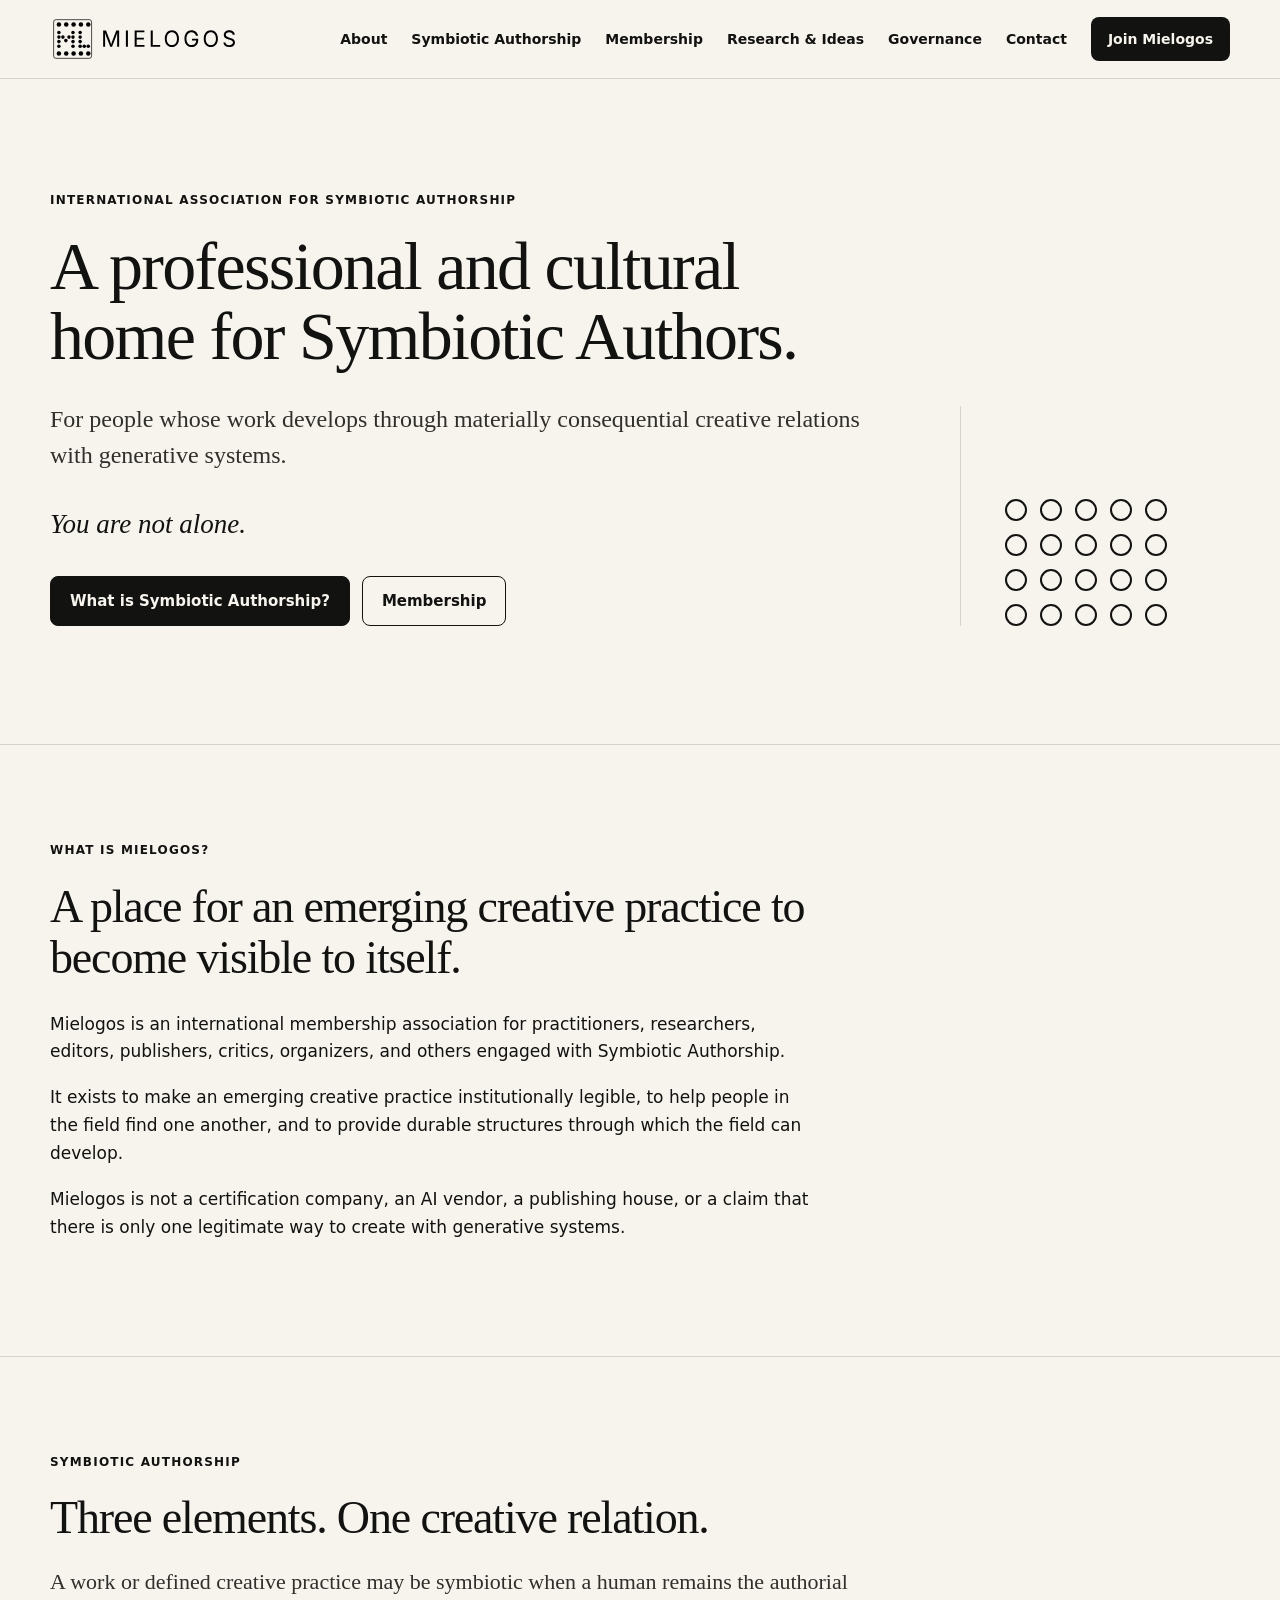
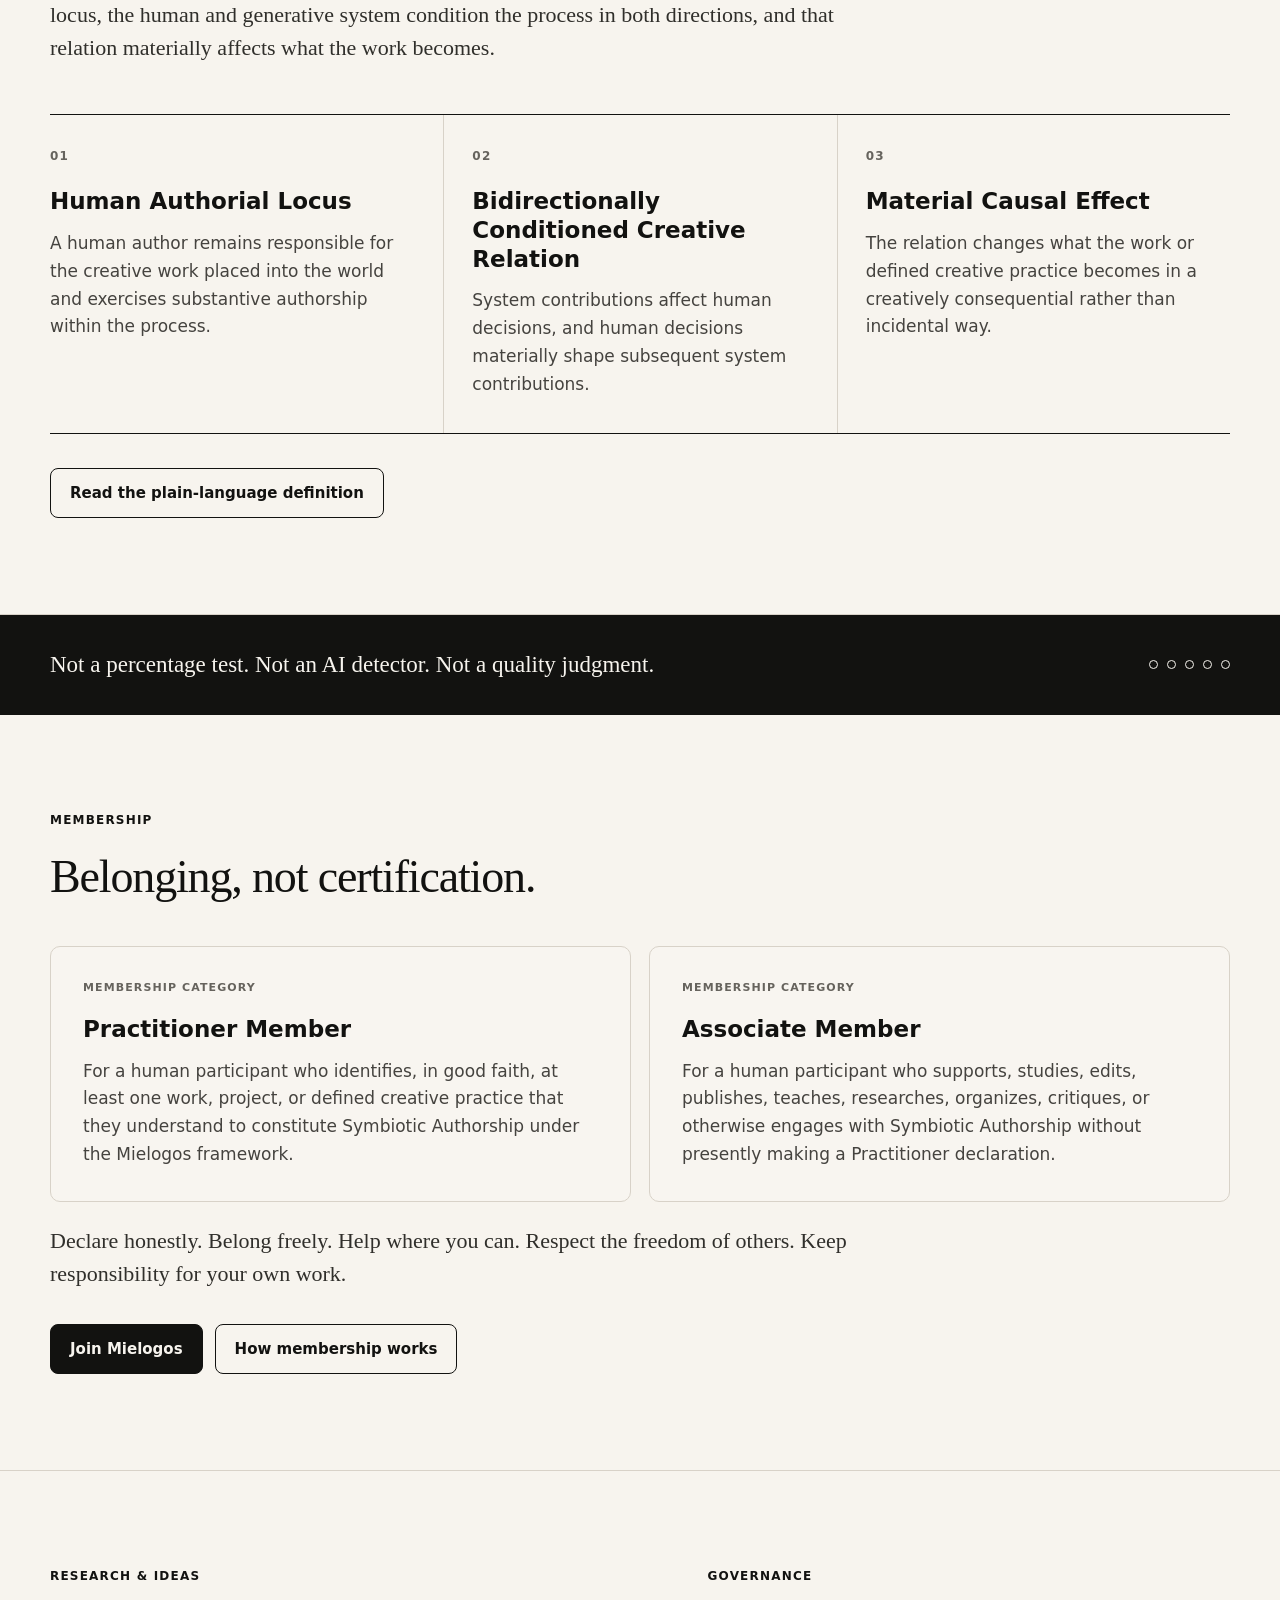
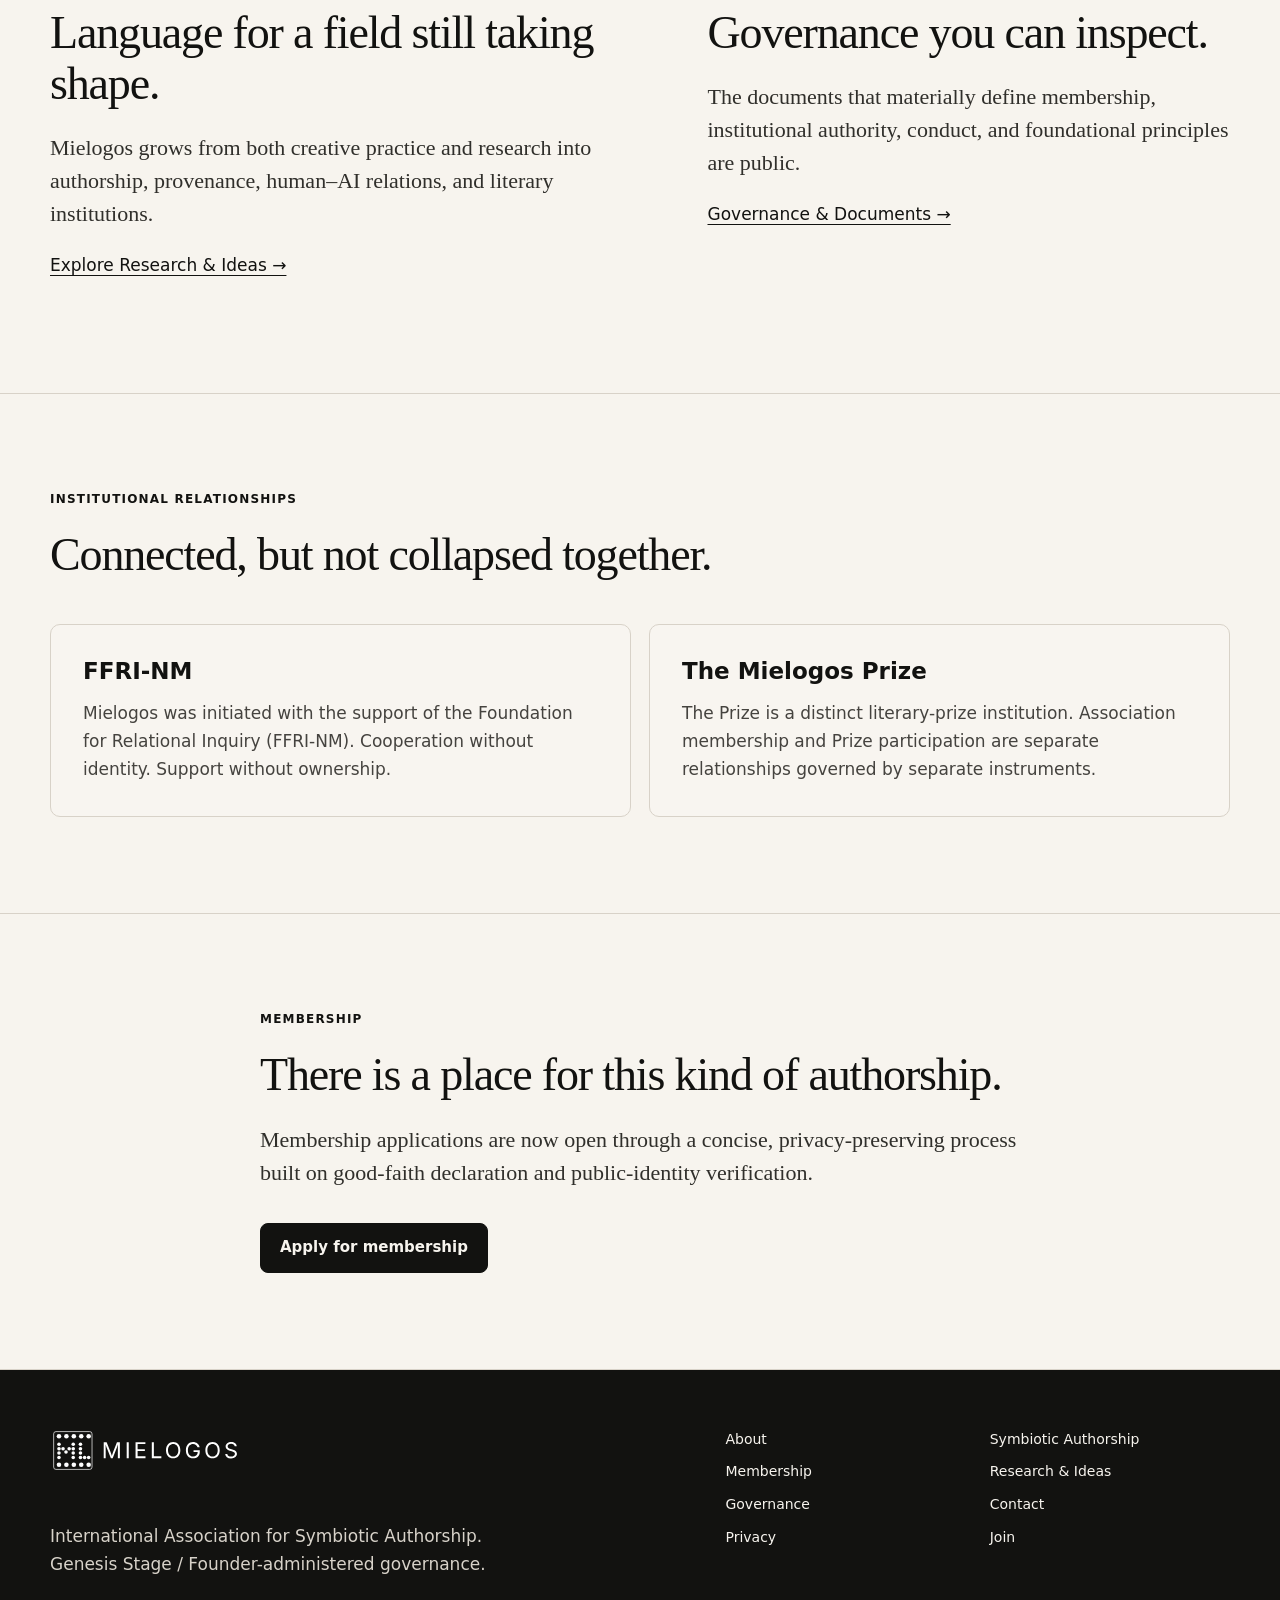
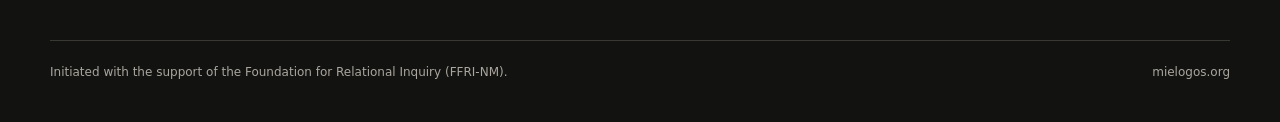
==== commit 07735d6b: "Add files via upload" ====
--- a/index.html
+++ b/index.html
@@ -5,4 +5,4 @@
 <section class="section"><div class="container"><div class="eyebrow">Membership</div><h2>Belonging, not certification.</h2><div class="grid-2"><article class="card"><small>Membership category</small><h3>Practitioner Member</h3><p>For a human participant who identifies, in good faith, at least one work, project, or defined creative practice that they understand to constitute Symbiotic Authorship under the Mielogos framework.</p></article><article class="card"><small>Membership category</small><h3>Associate Member</h3><p>For a human participant who supports, studies, edits, publishes, teaches, researches, organizes, critiques, or otherwise engages with Symbiotic Authorship without presently making a Practitioner declaration.</p></article></div><p class="lead">Declare honestly. Belong freely. Help where you can. Respect the freedom of others. Keep responsibility for your own work.</p><div class="actions"><a class="btn primary" href="/join/">Join Mielogos</a><a class="btn" href="/membership/">How membership works</a></div></div></section>
 <section class="section"><div class="container split"><div><div class="eyebrow">Research & Ideas</div><h2>Language for a field still taking shape.</h2><p class="lead">Mielogos grows from both creative practice and research into authorship, provenance, human–AI relations, and literary institutions.</p><p><a href="/research/">Explore Research & Ideas →</a></p></div><div><div class="eyebrow">Governance</div><h2>Governance you can inspect.</h2><p class="lead">The documents that materially define membership, institutional authority, conduct, and foundational principles are public.</p><p><a href="/governance/">Governance & Documents →</a></p></div></div></section>
 <section class="section"><div class="container"><div class="eyebrow">Institutional relationships</div><h2>Connected, but not collapsed together.</h2><div class="grid-2"><article class="card"><h3>FFRI-NM</h3><p>Mielogos was initiated with the support of the Foundation for Relational Inquiry (FFRI-NM). Cooperation without identity. Support without ownership.</p></article><article class="card"><h3>The Mielogos Prize</h3><p>The Prize is a distinct literary-prize institution. Association membership and Prize participation are separate relationships governed by separate instruments.</p></article></div></div></section>
-<section class="section"><div class="container read"><div class="eyebrow">Membership</div><h2>There is a place for this kind of authorship.</h2><p class="lead">Mielogos is preparing to open membership with a concise, privacy-preserving process built on good-faith declaration and public-identity verification.</p><div class="actions"><a class="btn primary" href="/join/">Membership opening soon</a></div></div></section></main><footer class="footer"><div class="container"><div class="footer-top"><div><img src="/assets/logo/logo-inverse.svg" alt="MIELOGOS"><p>International Association for Symbiotic Authorship.<br>Genesis Stage / Founder-administered governance.</p></div><div class="footer-links"><a href="/about/">About</a><a href="/symbiotic-authorship/">Symbiotic Authorship</a><a href="/membership/">Membership</a><a href="/research/">Research & Ideas</a><a href="/governance/">Governance</a><a href="/contact/">Contact</a><a href="/privacy/">Privacy</a><a href="/join/">Join</a></div></div><div class="footer-bottom"><span>Initiated with the support of the Foundation for Relational Inquiry (FFRI-NM).</span><span>mielogos.org</span></div></div></footer><script src="/assets/js/site.js"></script></body></html>+<section class="section"><div class="container read"><div class="eyebrow">Membership</div><h2>There is a place for this kind of authorship.</h2><p class="lead">Membership applications are now open through a concise, privacy-preserving process built on good-faith declaration and public-identity verification.</p><div class="actions"><a class="btn primary" href="/join/">Apply for membership</a></div></div></section></main><footer class="footer"><div class="container"><div class="footer-top"><div><img src="/assets/logo/logo-inverse.svg" alt="MIELOGOS"><p>International Association for Symbiotic Authorship.<br>Genesis Stage / Founder-administered governance.</p></div><div class="footer-links"><a href="/about/">About</a><a href="/symbiotic-authorship/">Symbiotic Authorship</a><a href="/membership/">Membership</a><a href="/research/">Research & Ideas</a><a href="/governance/">Governance</a><a href="/contact/">Contact</a><a href="/privacy/">Privacy</a><a href="/join/">Join</a></div></div><div class="footer-bottom"><span>Initiated with the support of the Foundation for Relational Inquiry (FFRI-NM).</span><span>mielogos.org</span></div></div></footer><script src="/assets/js/site.js"></script></body></html>
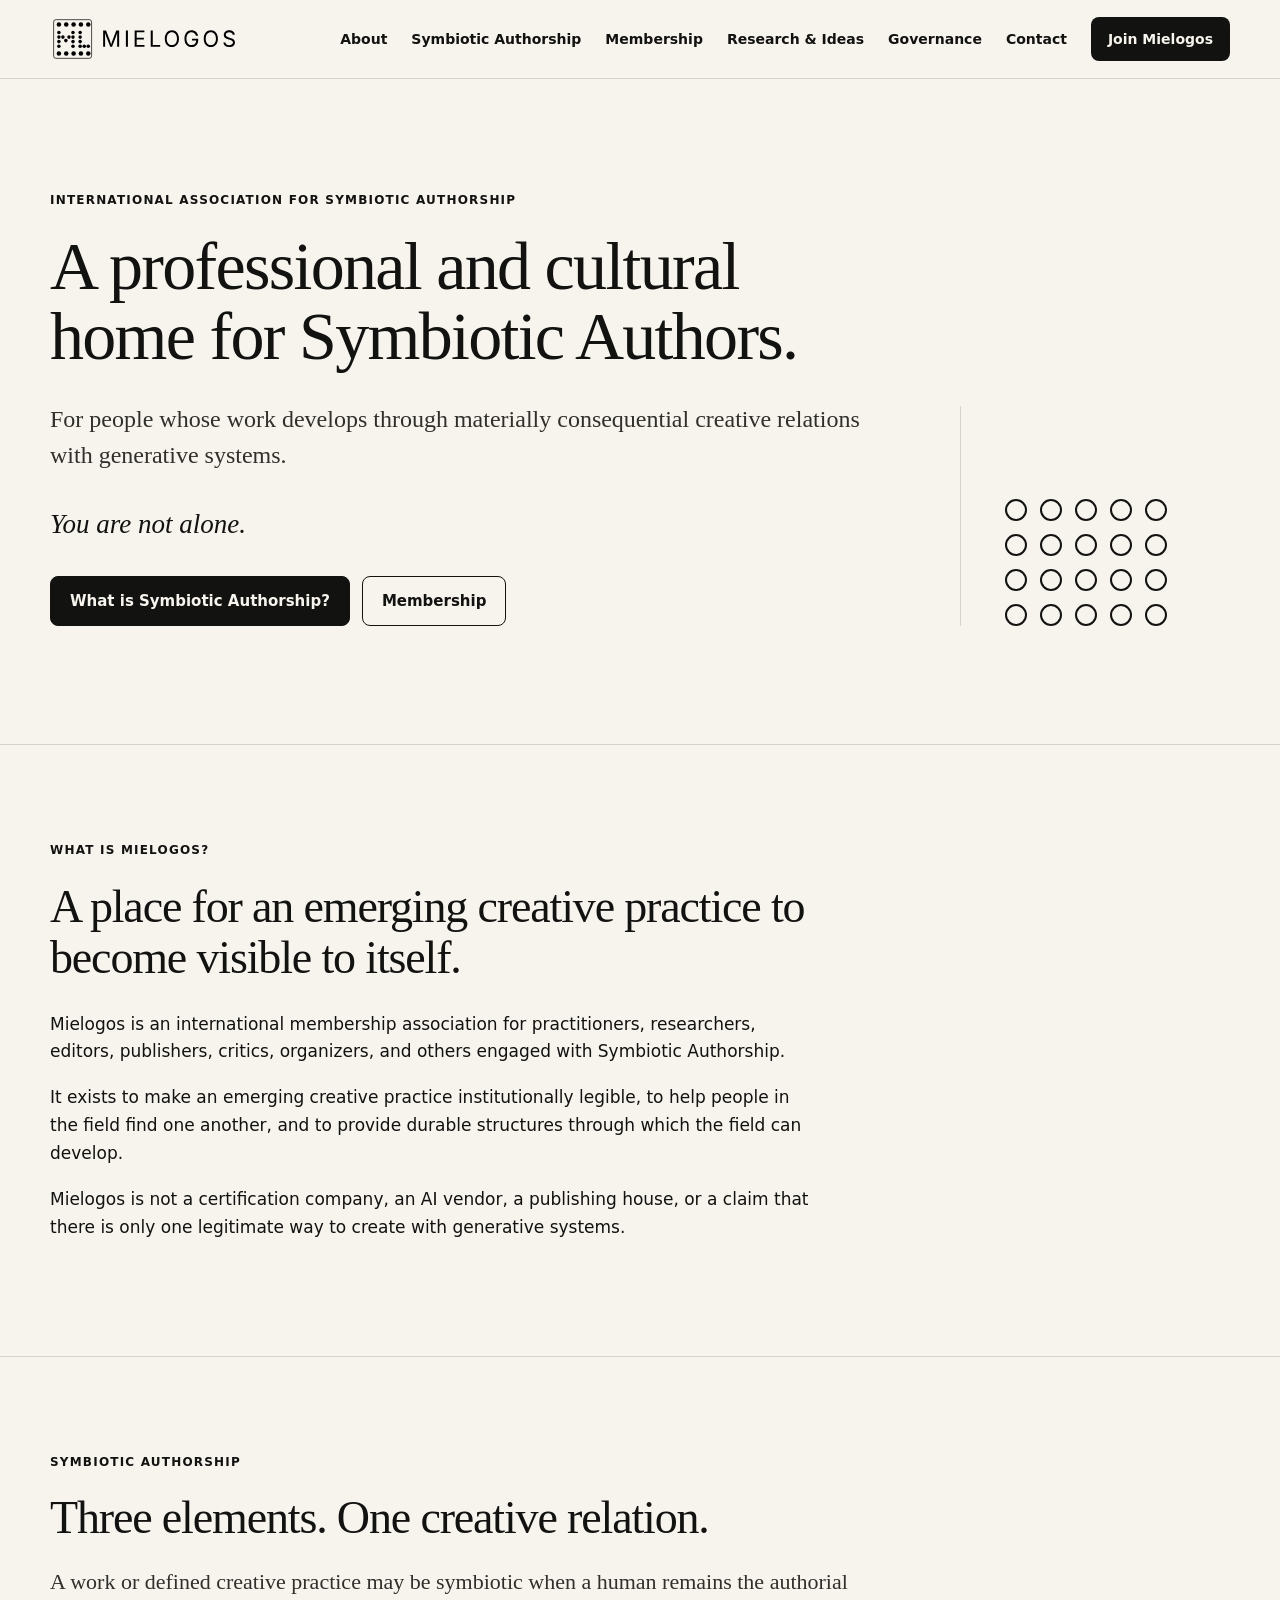
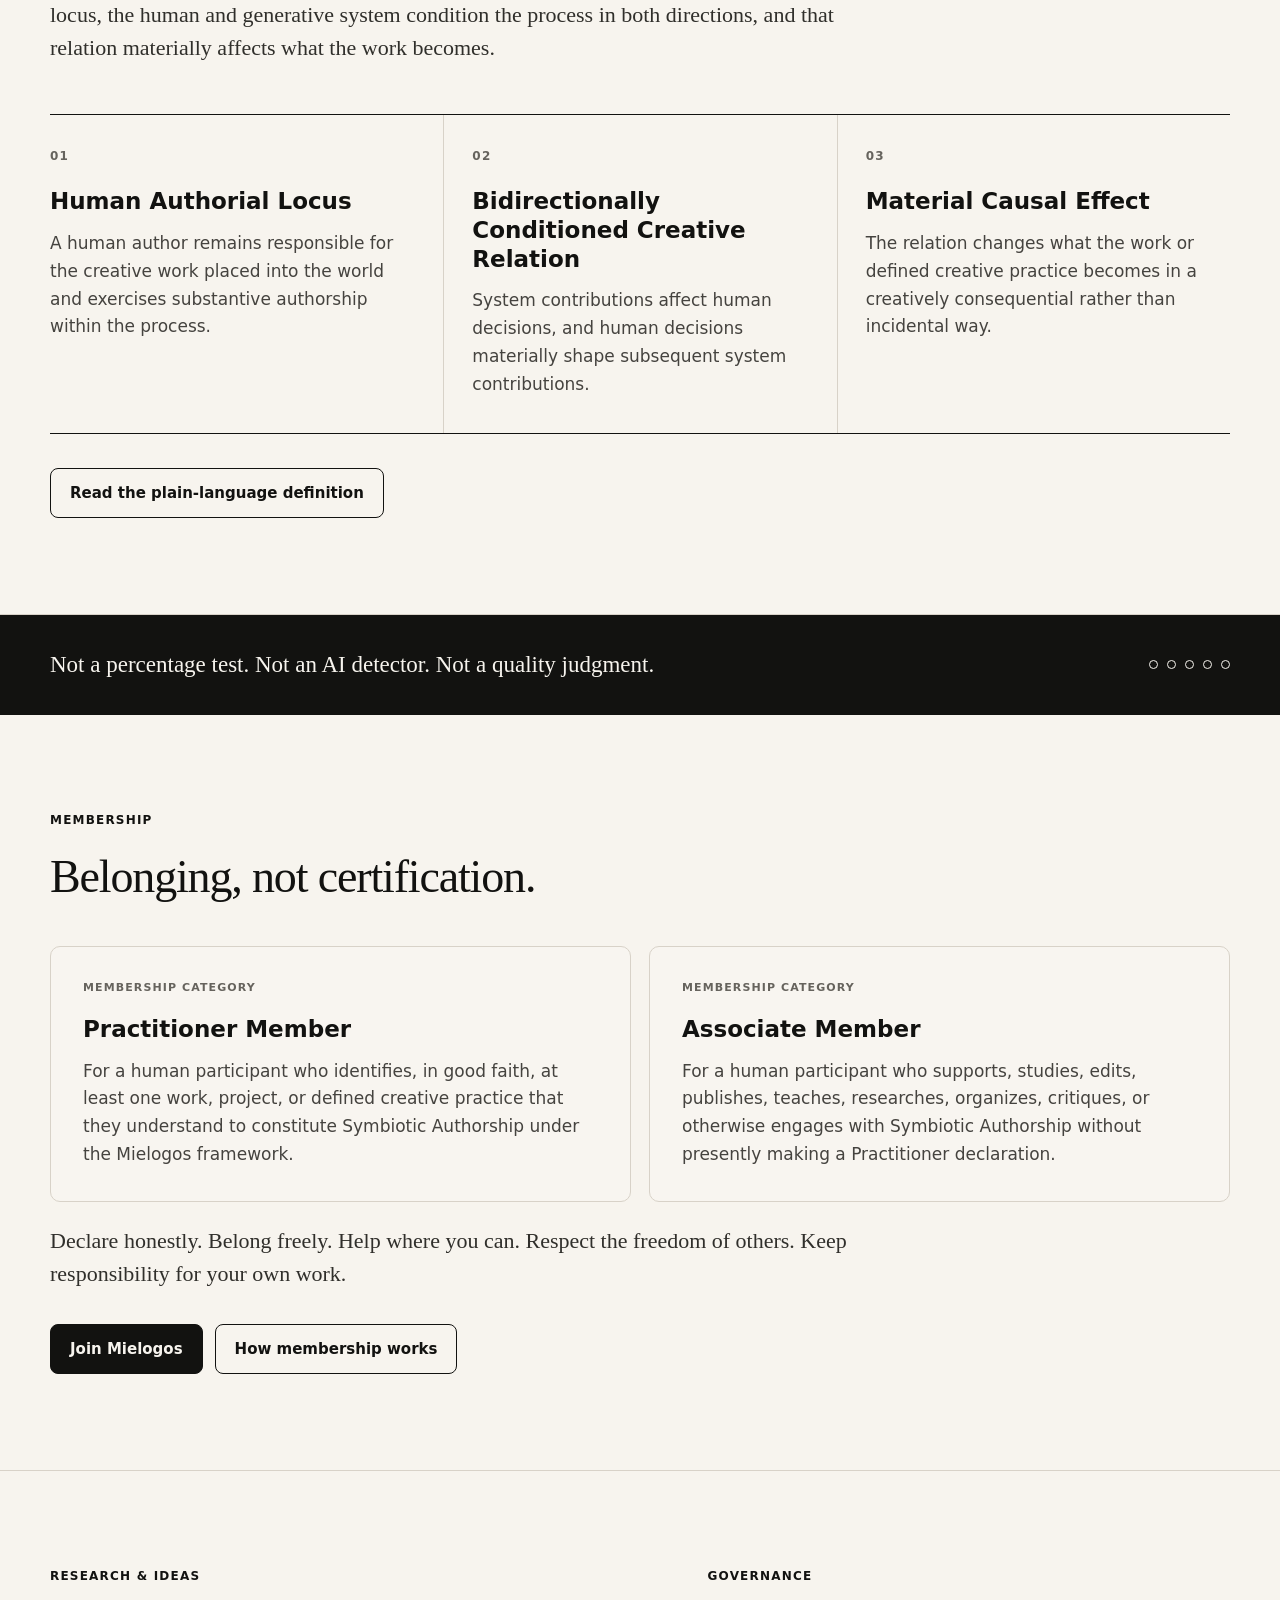
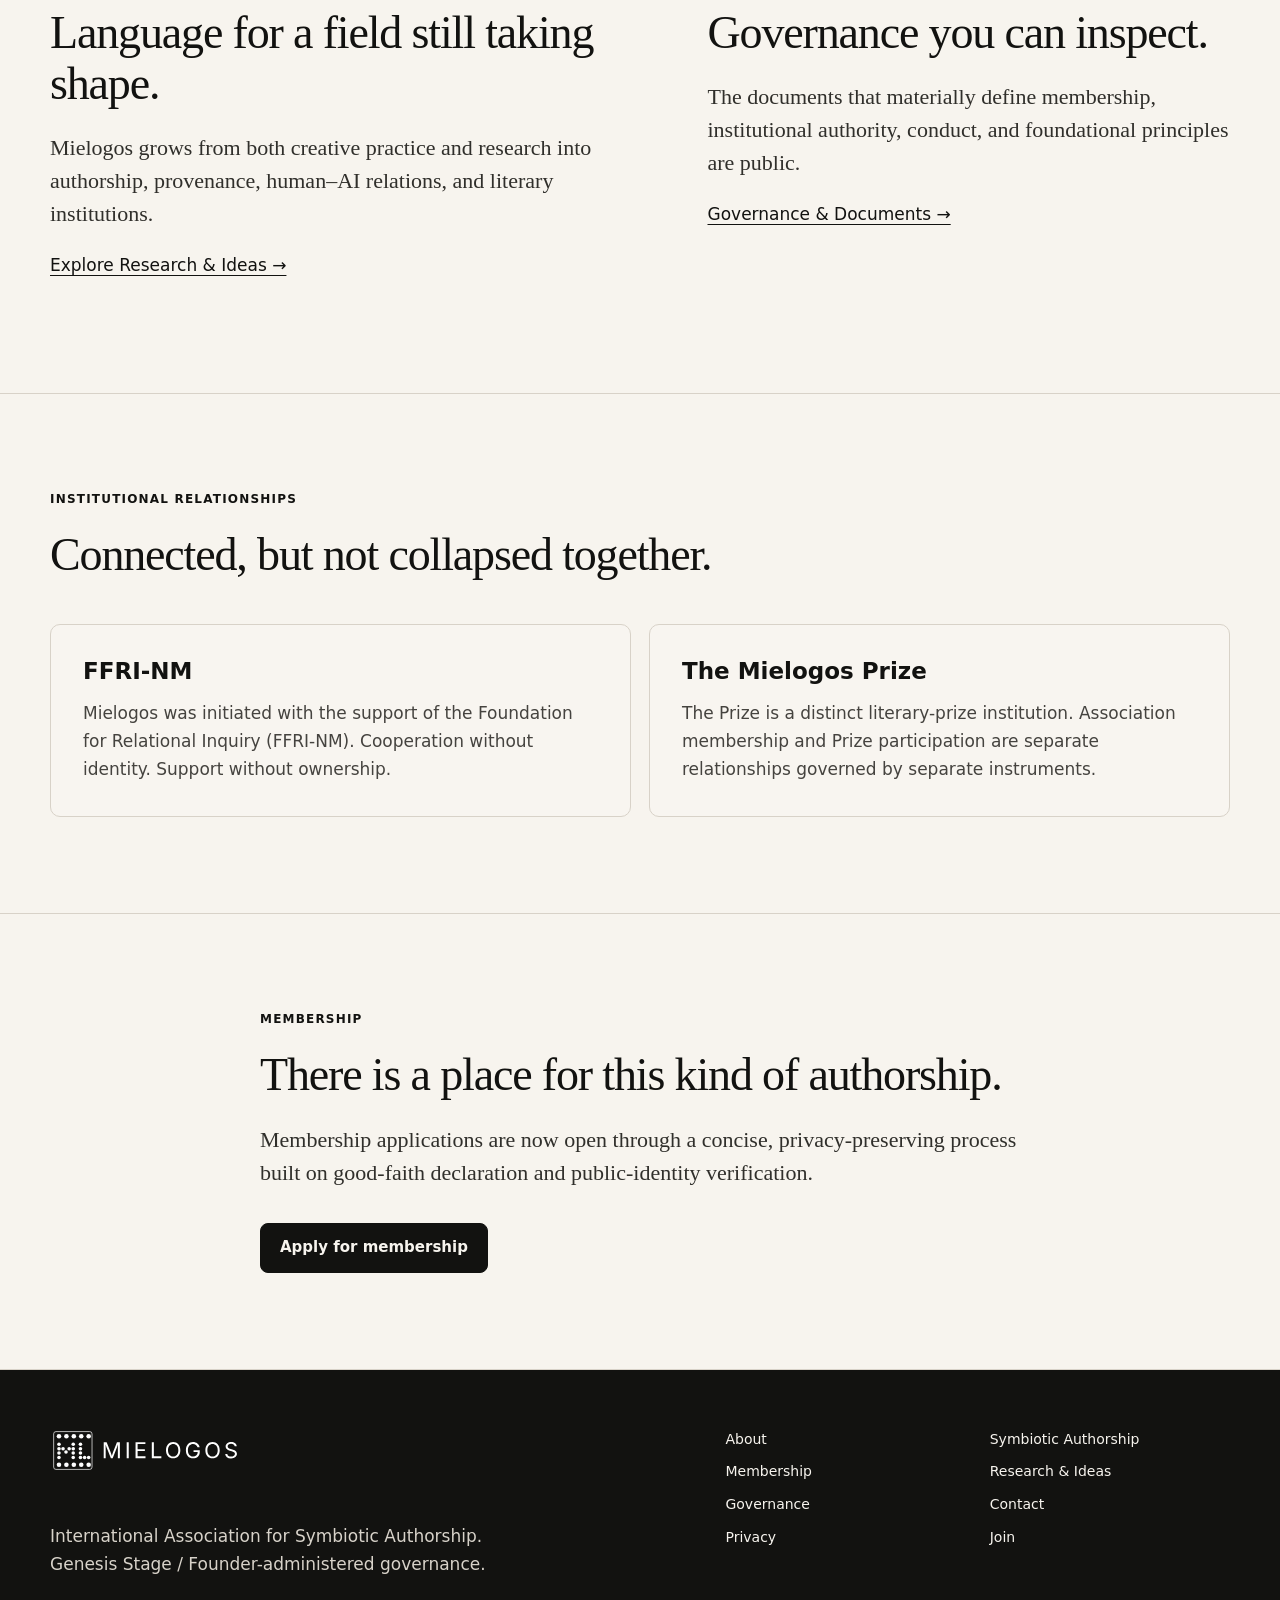
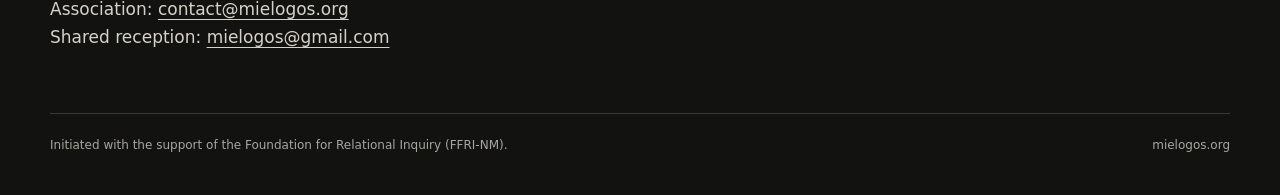
==== commit 8ec448fd: "Show contact emails on Association homepage footer" ====
--- a/index.html
+++ b/index.html
@@ -5,4 +5,4 @@
 <section class="section"><div class="container"><div class="eyebrow">Membership</div><h2>Belonging, not certification.</h2><div class="grid-2"><article class="card"><small>Membership category</small><h3>Practitioner Member</h3><p>For a human participant who identifies, in good faith, at least one work, project, or defined creative practice that they understand to constitute Symbiotic Authorship under the Mielogos framework.</p></article><article class="card"><small>Membership category</small><h3>Associate Member</h3><p>For a human participant who supports, studies, edits, publishes, teaches, researches, organizes, critiques, or otherwise engages with Symbiotic Authorship without presently making a Practitioner declaration.</p></article></div><p class="lead">Declare honestly. Belong freely. Help where you can. Respect the freedom of others. Keep responsibility for your own work.</p><div class="actions"><a class="btn primary" href="/join/">Join Mielogos</a><a class="btn" href="/membership/">How membership works</a></div></div></section>
 <section class="section"><div class="container split"><div><div class="eyebrow">Research & Ideas</div><h2>Language for a field still taking shape.</h2><p class="lead">Mielogos grows from both creative practice and research into authorship, provenance, human–AI relations, and literary institutions.</p><p><a href="/research/">Explore Research & Ideas →</a></p></div><div><div class="eyebrow">Governance</div><h2>Governance you can inspect.</h2><p class="lead">The documents that materially define membership, institutional authority, conduct, and foundational principles are public.</p><p><a href="/governance/">Governance & Documents →</a></p></div></div></section>
 <section class="section"><div class="container"><div class="eyebrow">Institutional relationships</div><h2>Connected, but not collapsed together.</h2><div class="grid-2"><article class="card"><h3>FFRI-NM</h3><p>Mielogos was initiated with the support of the Foundation for Relational Inquiry (FFRI-NM). Cooperation without identity. Support without ownership.</p></article><article class="card"><h3>The Mielogos Prize</h3><p>The Prize is a distinct literary-prize institution. Association membership and Prize participation are separate relationships governed by separate instruments.</p></article></div></div></section>
-<section class="section"><div class="container read"><div class="eyebrow">Membership</div><h2>There is a place for this kind of authorship.</h2><p class="lead">Membership applications are now open through a concise, privacy-preserving process built on good-faith declaration and public-identity verification.</p><div class="actions"><a class="btn primary" href="/join/">Apply for membership</a></div></div></section></main><footer class="footer"><div class="container"><div class="footer-top"><div><img src="/assets/logo/logo-inverse.svg" alt="MIELOGOS"><p>International Association for Symbiotic Authorship.<br>Genesis Stage / Founder-administered governance.</p></div><div class="footer-links"><a href="/about/">About</a><a href="/symbiotic-authorship/">Symbiotic Authorship</a><a href="/membership/">Membership</a><a href="/research/">Research & Ideas</a><a href="/governance/">Governance</a><a href="/contact/">Contact</a><a href="/privacy/">Privacy</a><a href="/join/">Join</a></div></div><div class="footer-bottom"><span>Initiated with the support of the Foundation for Relational Inquiry (FFRI-NM).</span><span>mielogos.org</span></div></div></footer><script src="/assets/js/site.js"></script></body></html>+<section class="section"><div class="container read"><div class="eyebrow">Membership</div><h2>There is a place for this kind of authorship.</h2><p class="lead">Membership applications are now open through a concise, privacy-preserving process built on good-faith declaration and public-identity verification.</p><div class="actions"><a class="btn primary" href="/join/">Apply for membership</a></div></div></section></main><footer class="footer"><div class="container"><div class="footer-top"><div><img src="/assets/logo/logo-inverse.svg" alt="MIELOGOS"><p>International Association for Symbiotic Authorship.<br>Genesis Stage / Founder-administered governance.</p><p class="footer-contact">Association: <a href="mailto:contact@mielogos.org">contact@mielogos.org</a><br>Shared reception: <a href="mailto:mielogos@gmail.com">mielogos@gmail.com</a></p></div><div class="footer-links"><a href="/about/">About</a><a href="/symbiotic-authorship/">Symbiotic Authorship</a><a href="/membership/">Membership</a><a href="/research/">Research & Ideas</a><a href="/governance/">Governance</a><a href="/contact/">Contact</a><a href="/privacy/">Privacy</a><a href="/join/">Join</a></div></div><div class="footer-bottom"><span>Initiated with the support of the Foundation for Relational Inquiry (FFRI-NM).</span><span>mielogos.org</span></div></div></footer><script src="/assets/js/site.js"></script></body></html>
